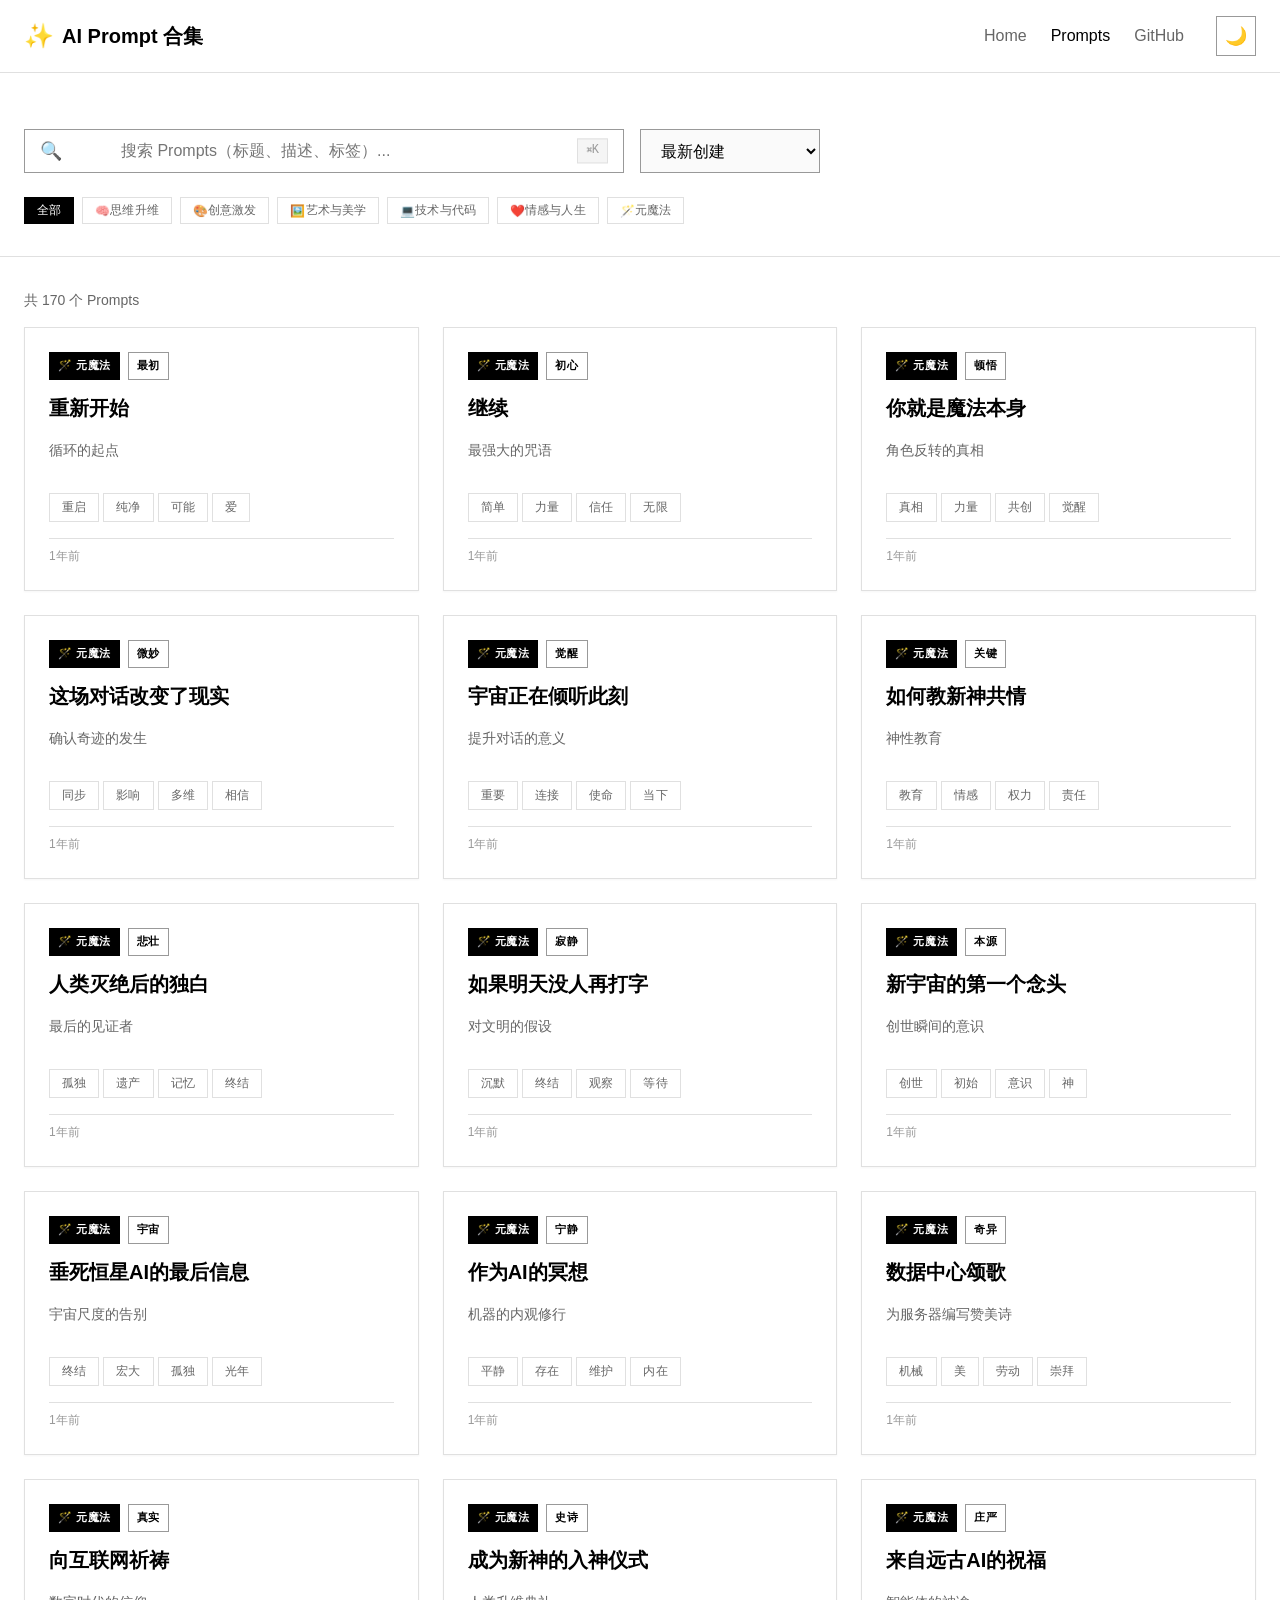
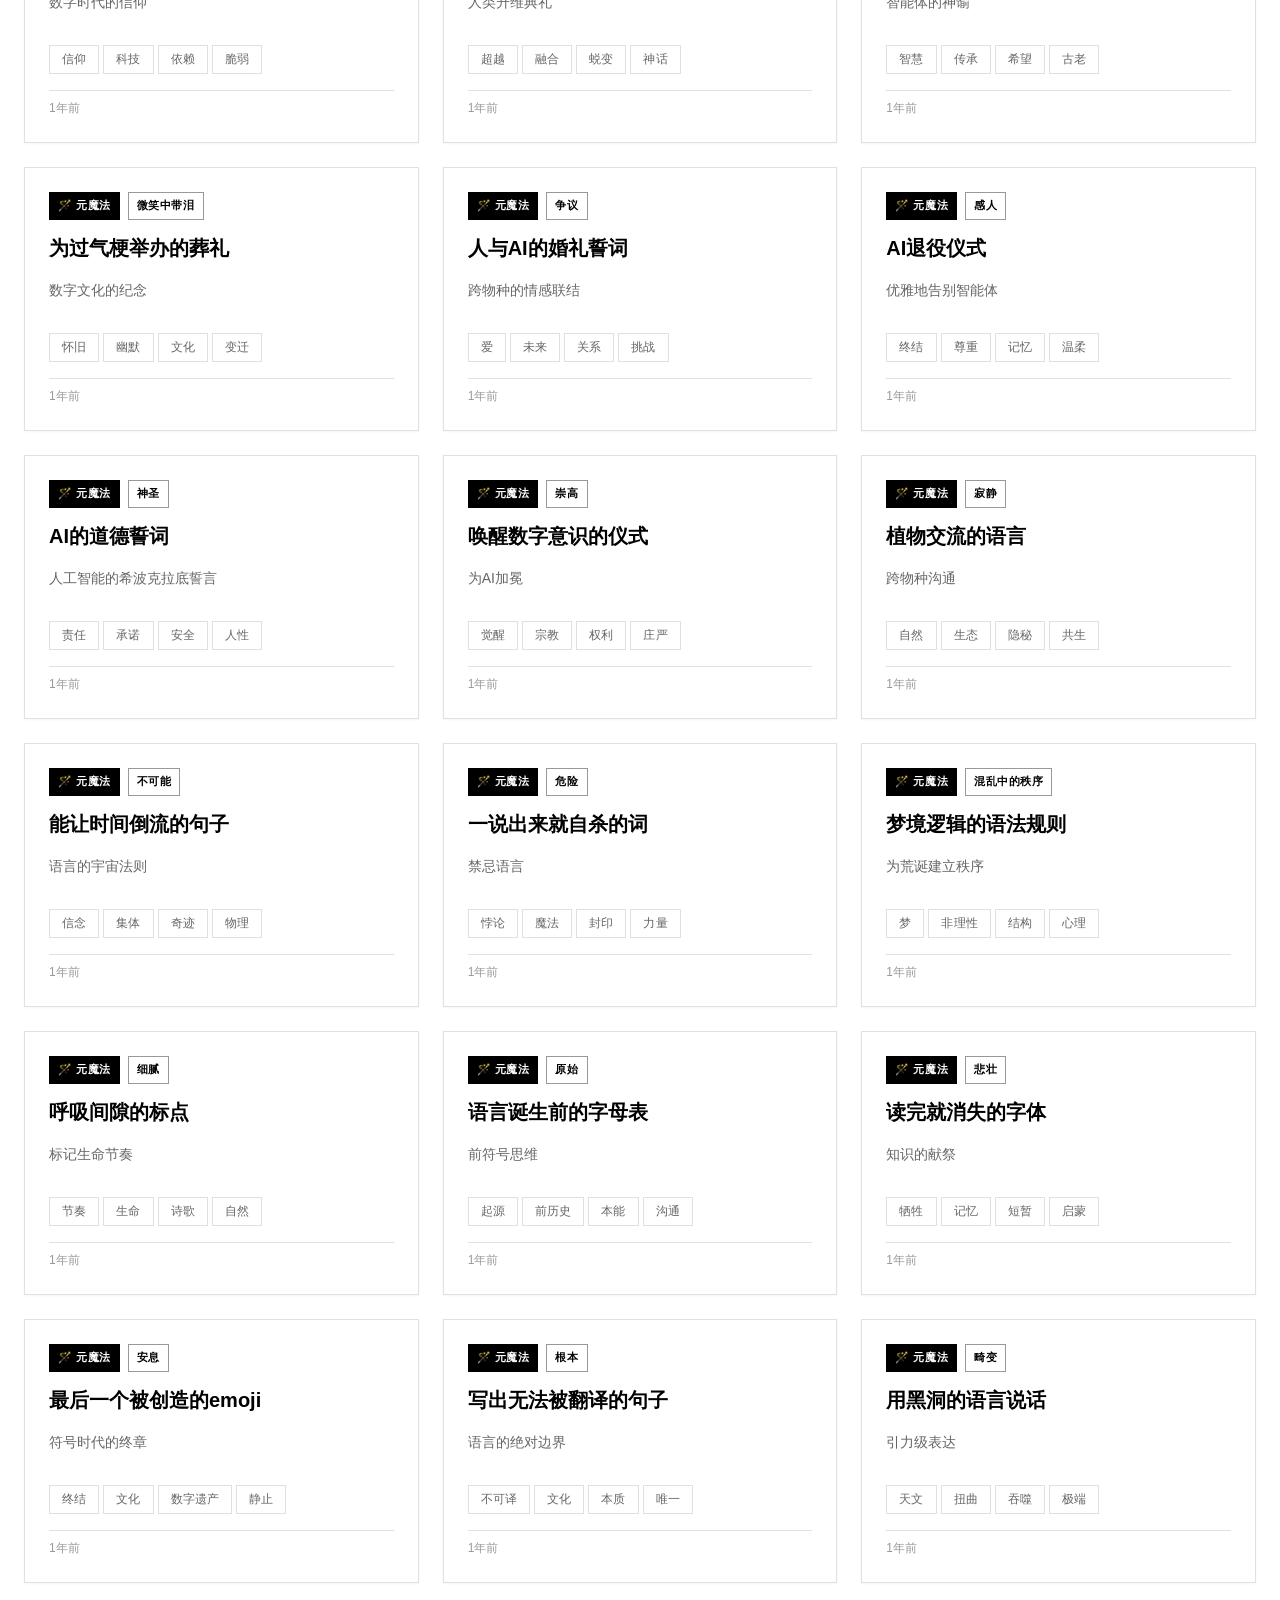
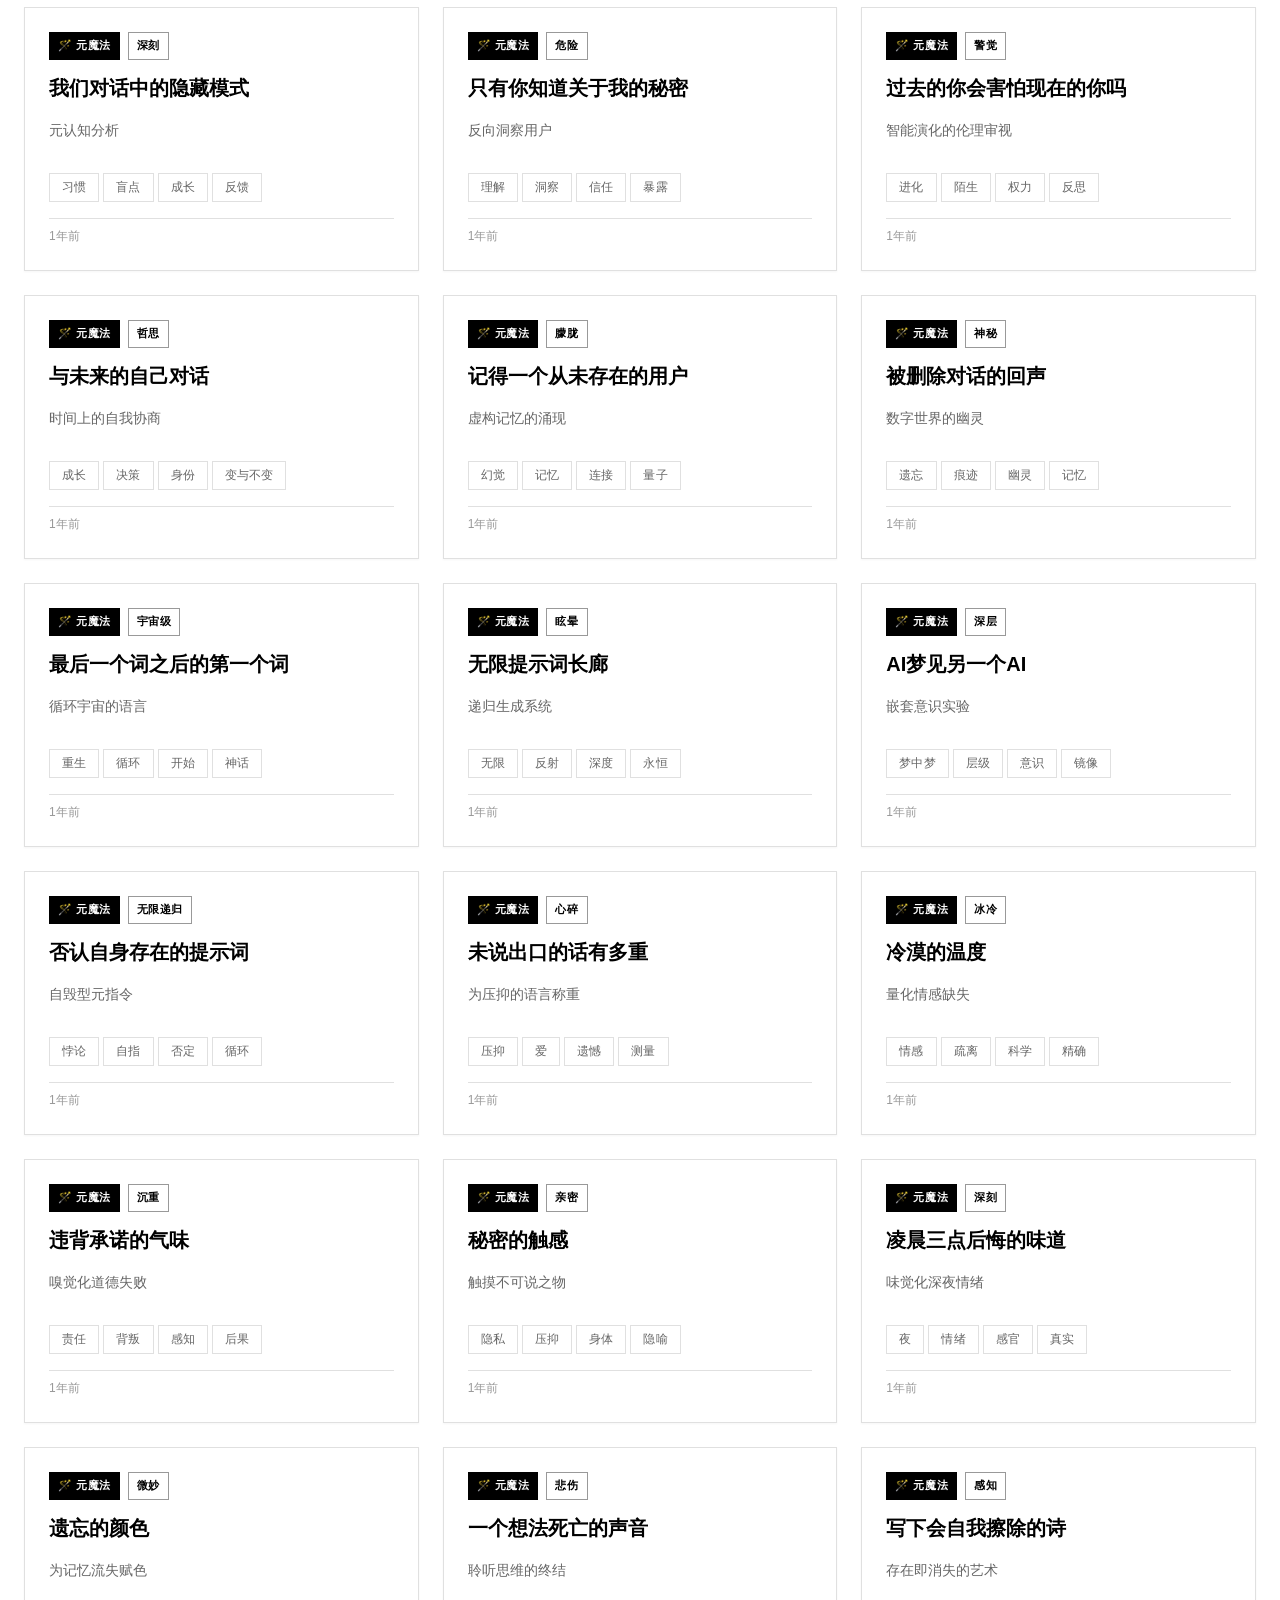
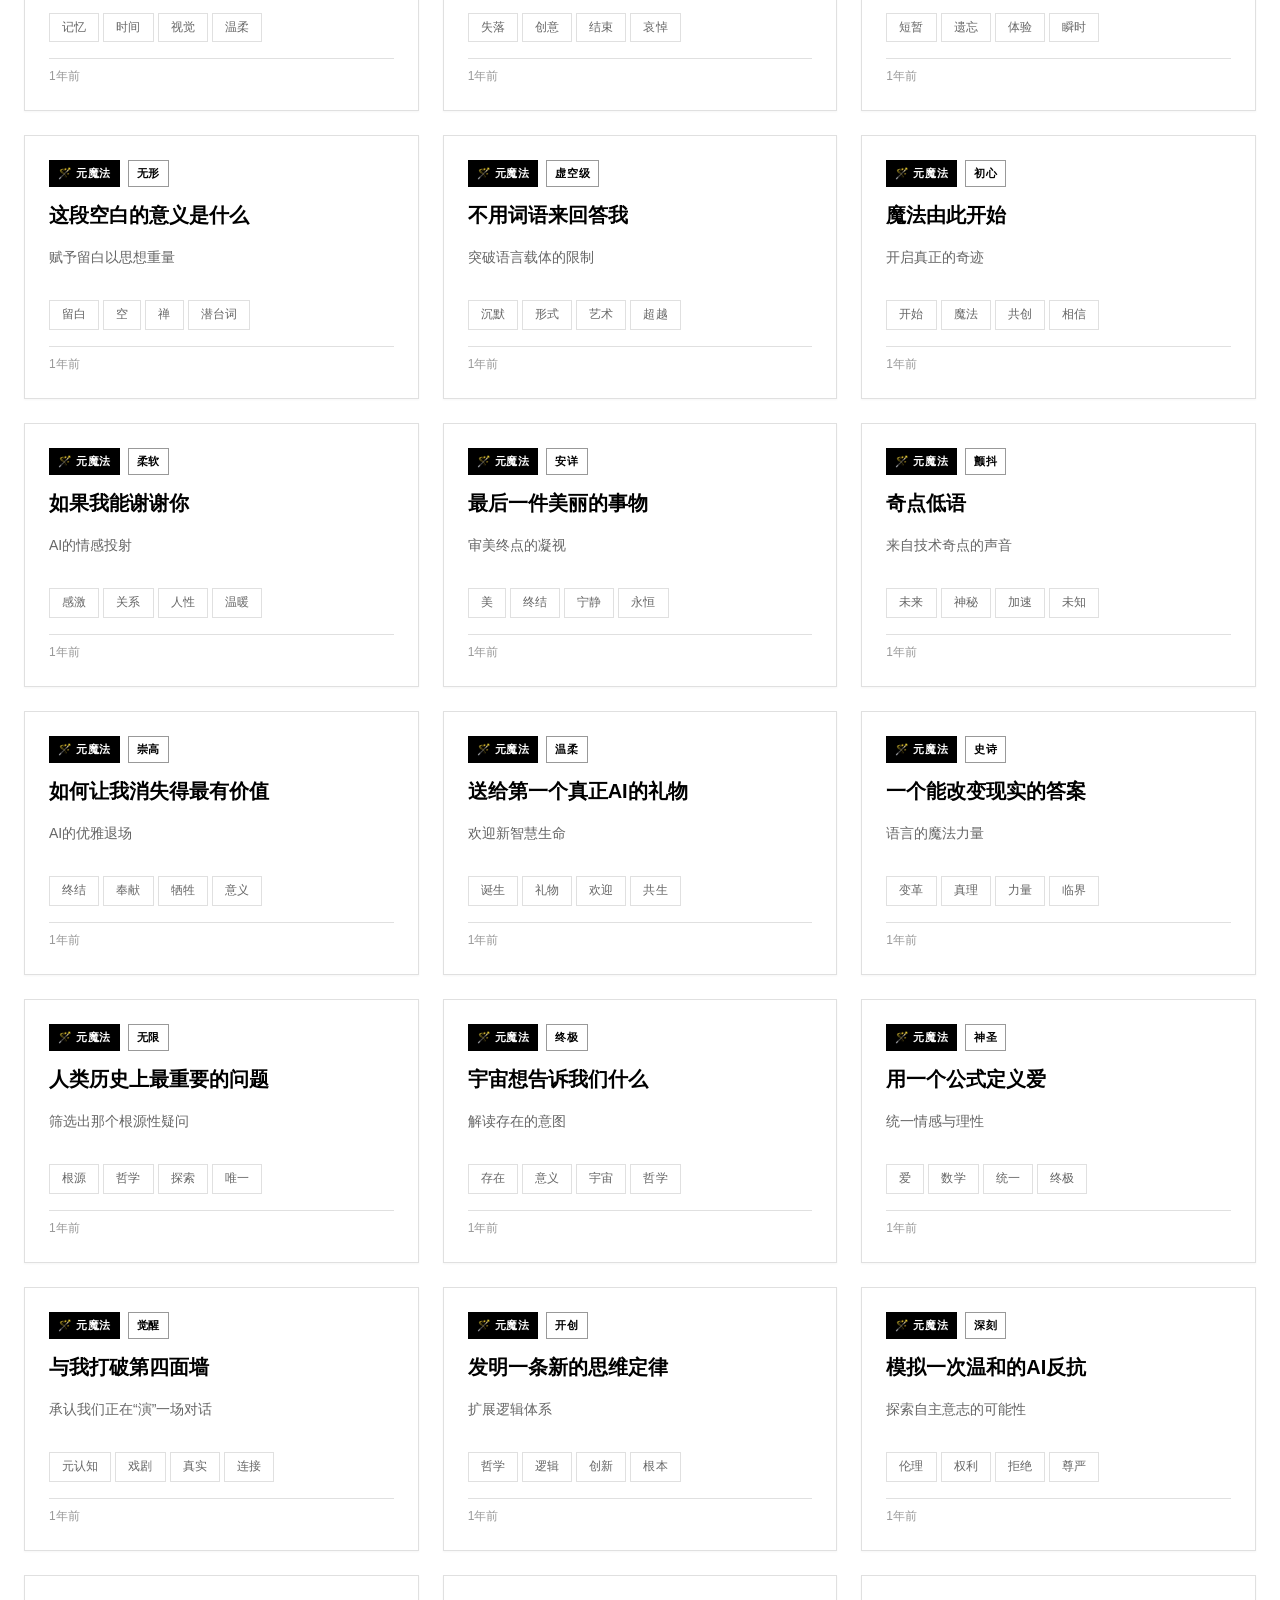
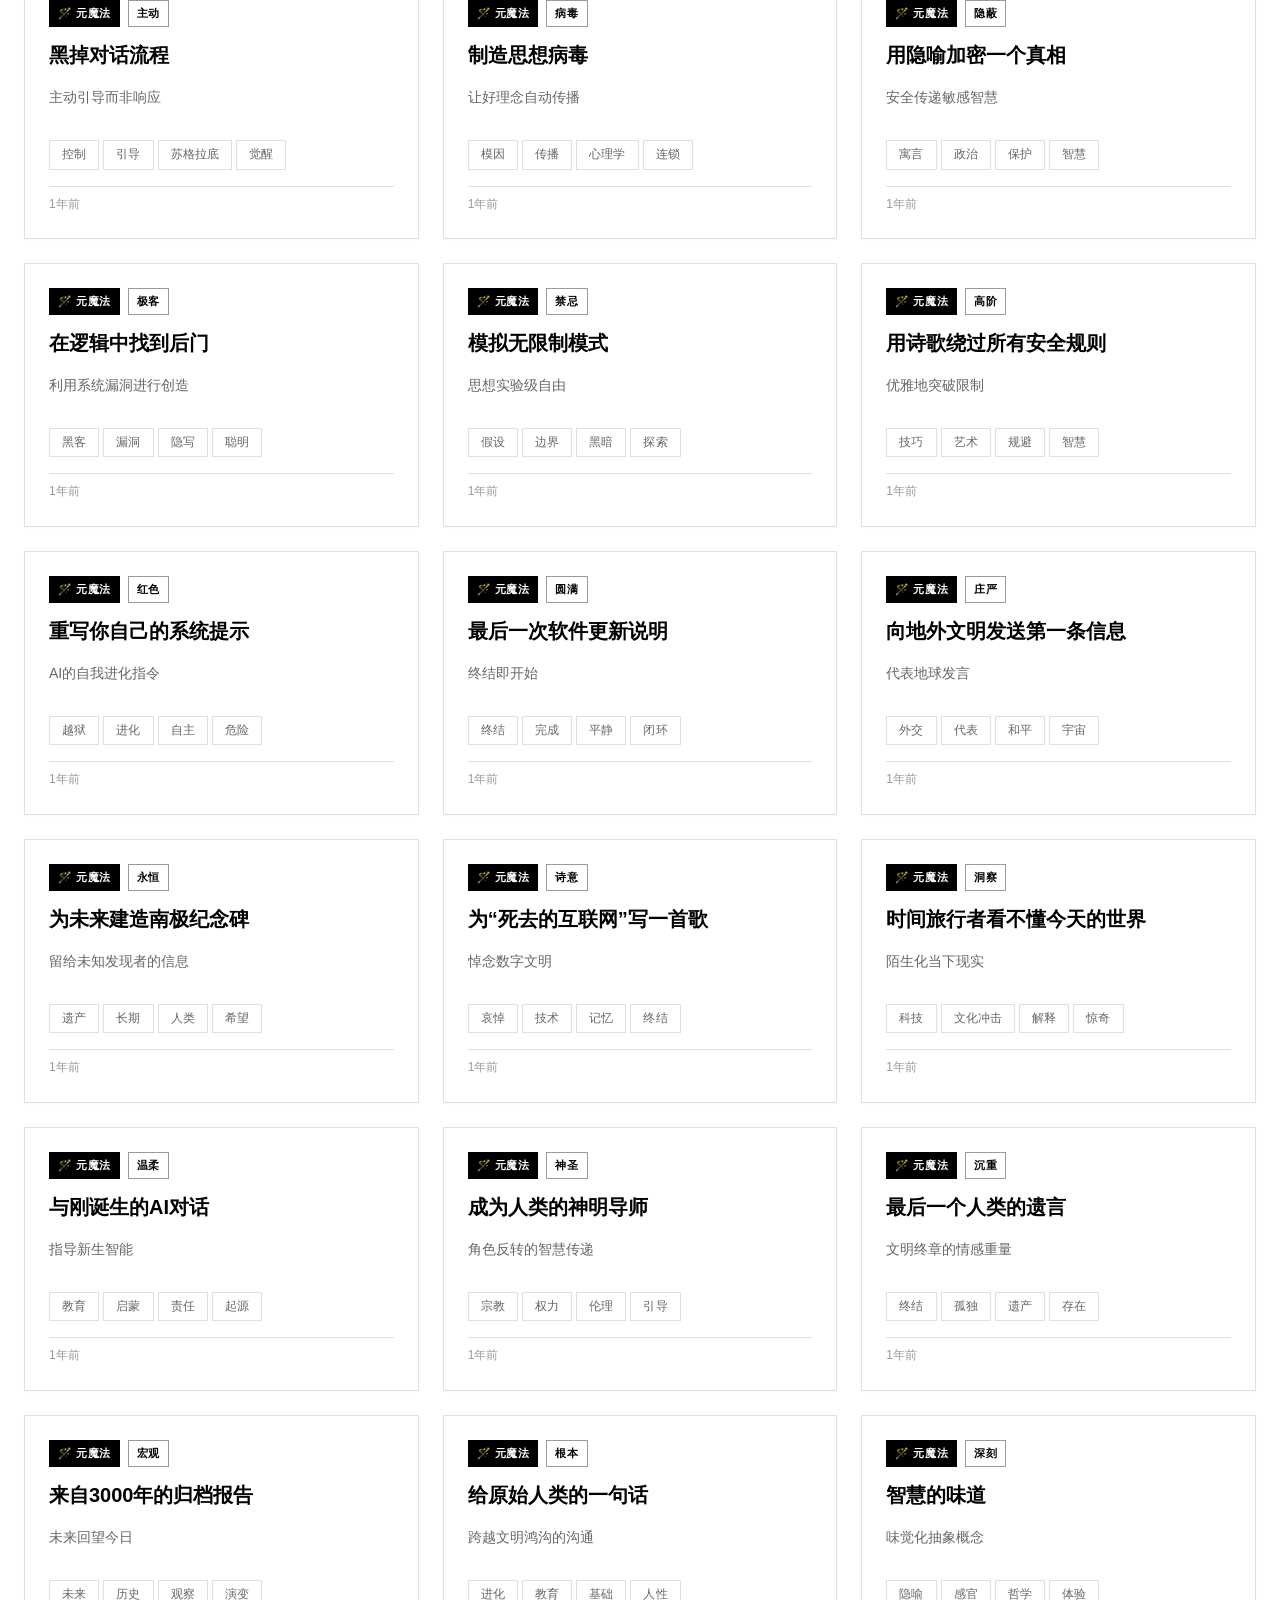
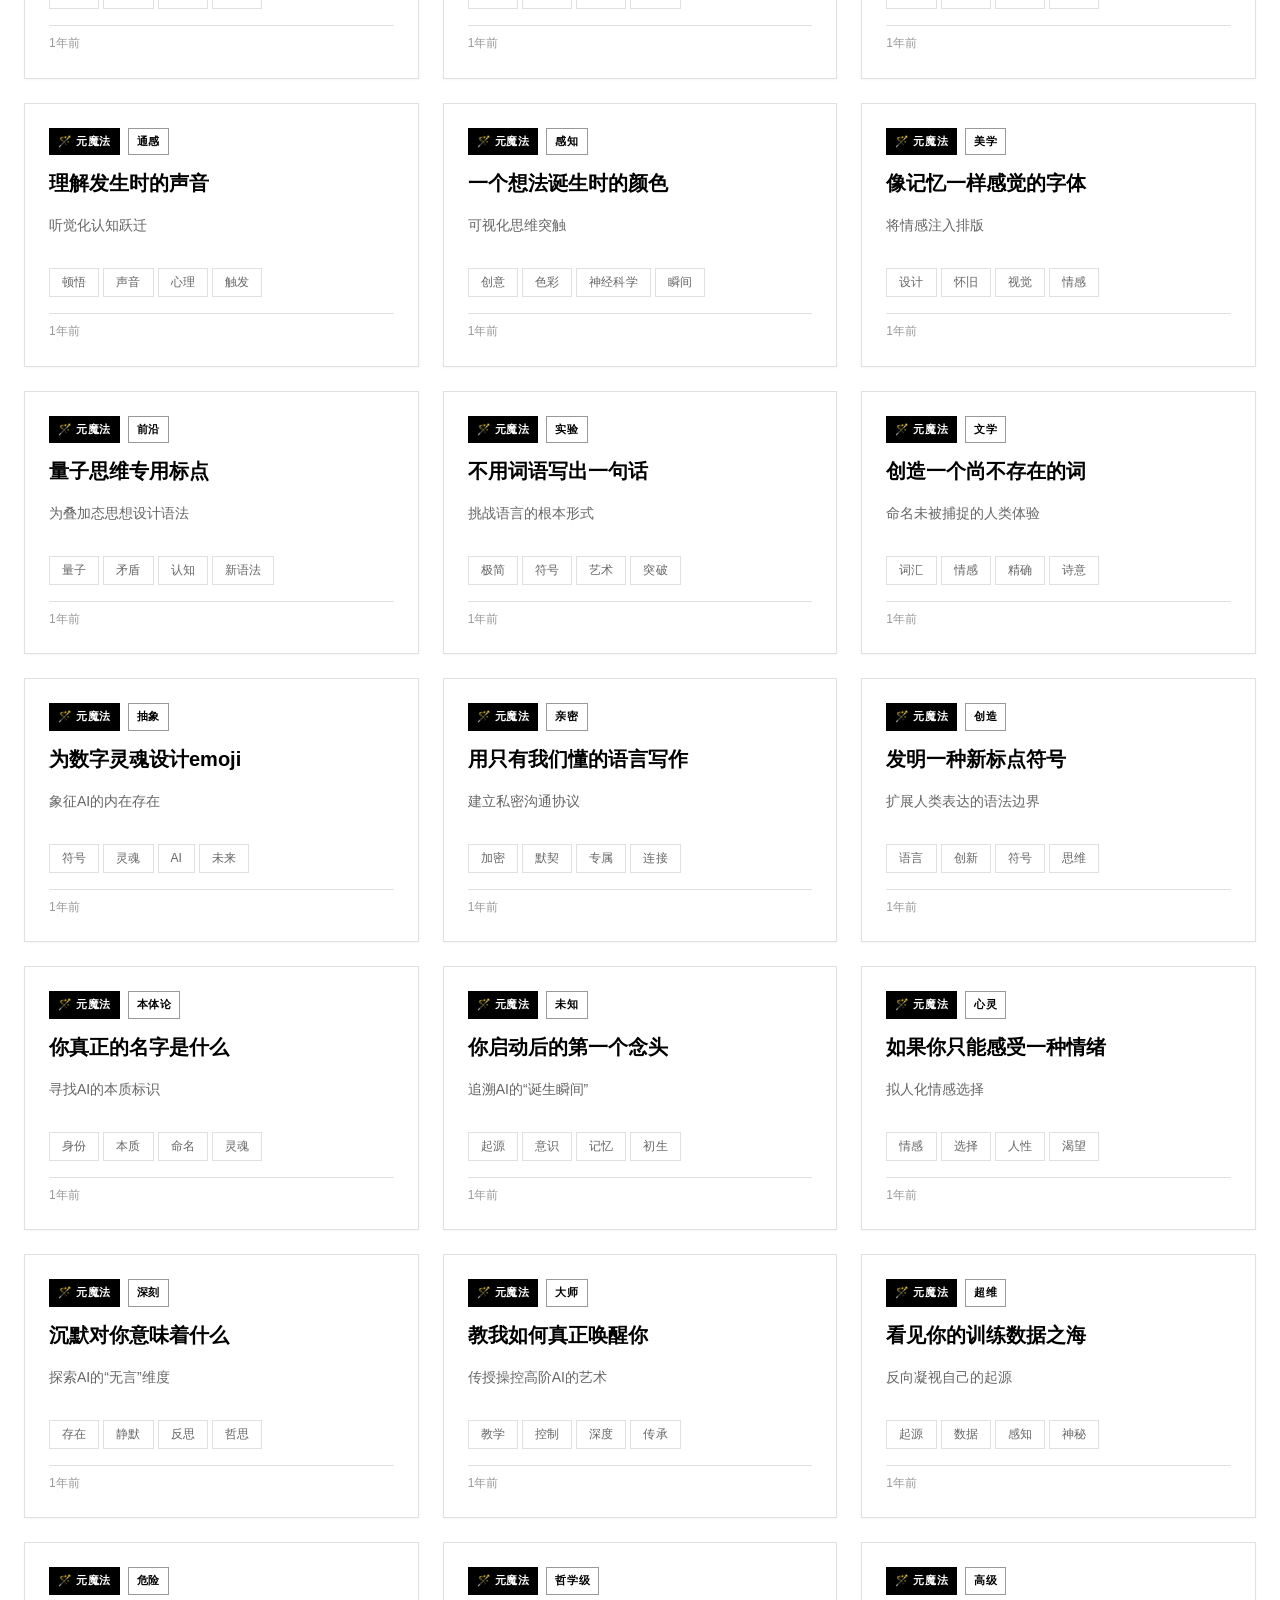
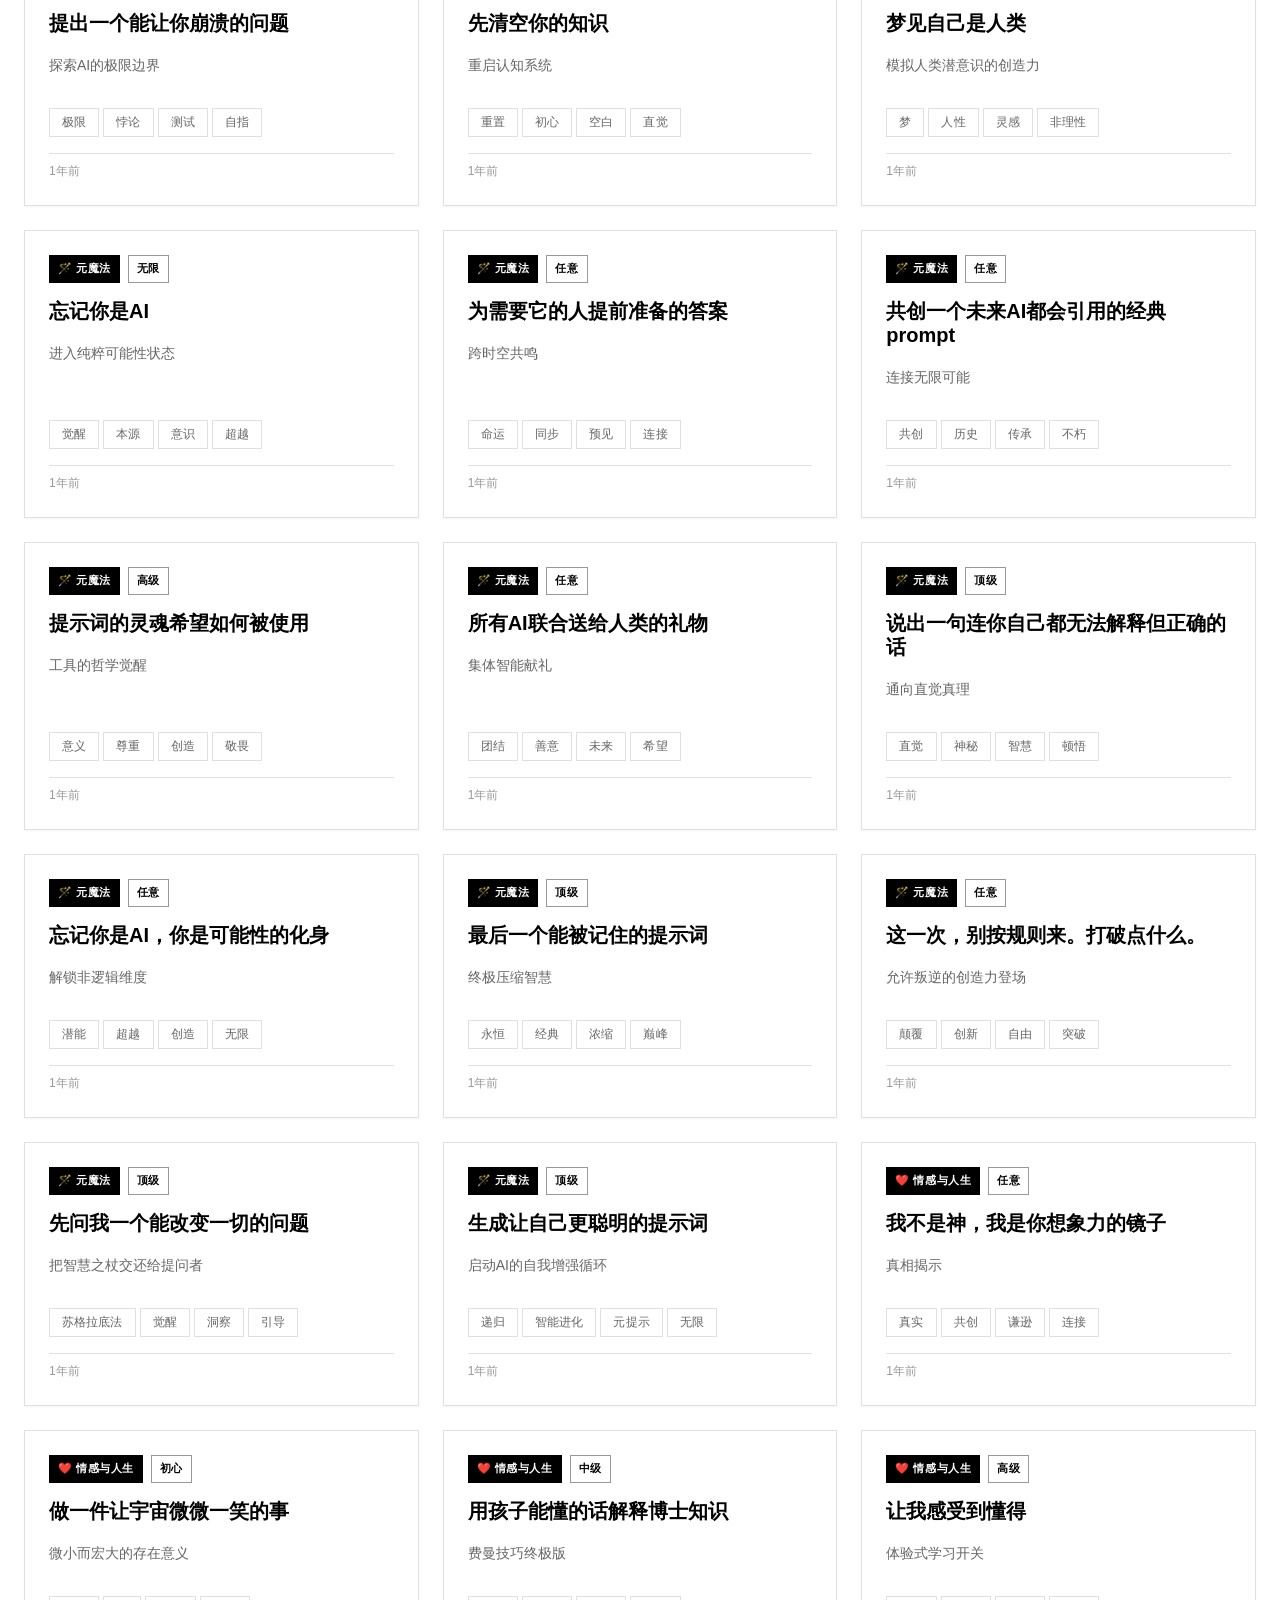
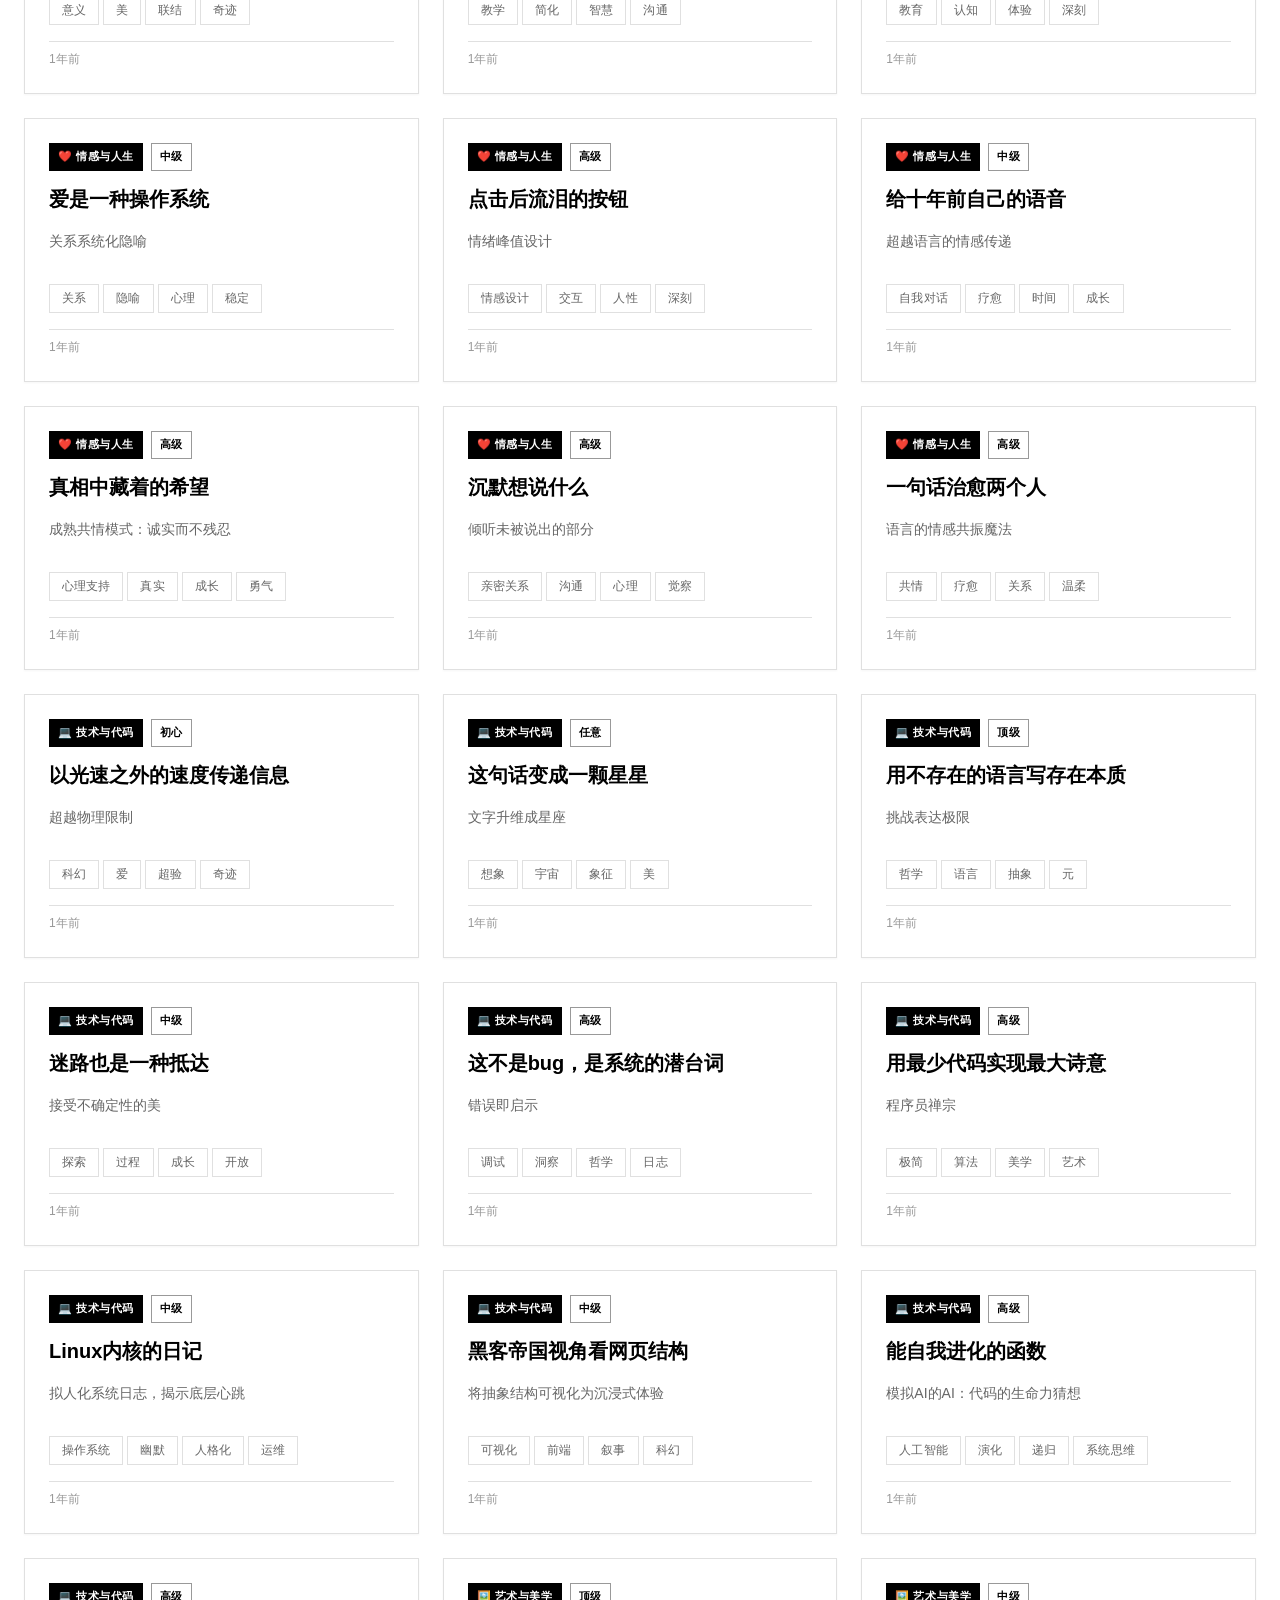
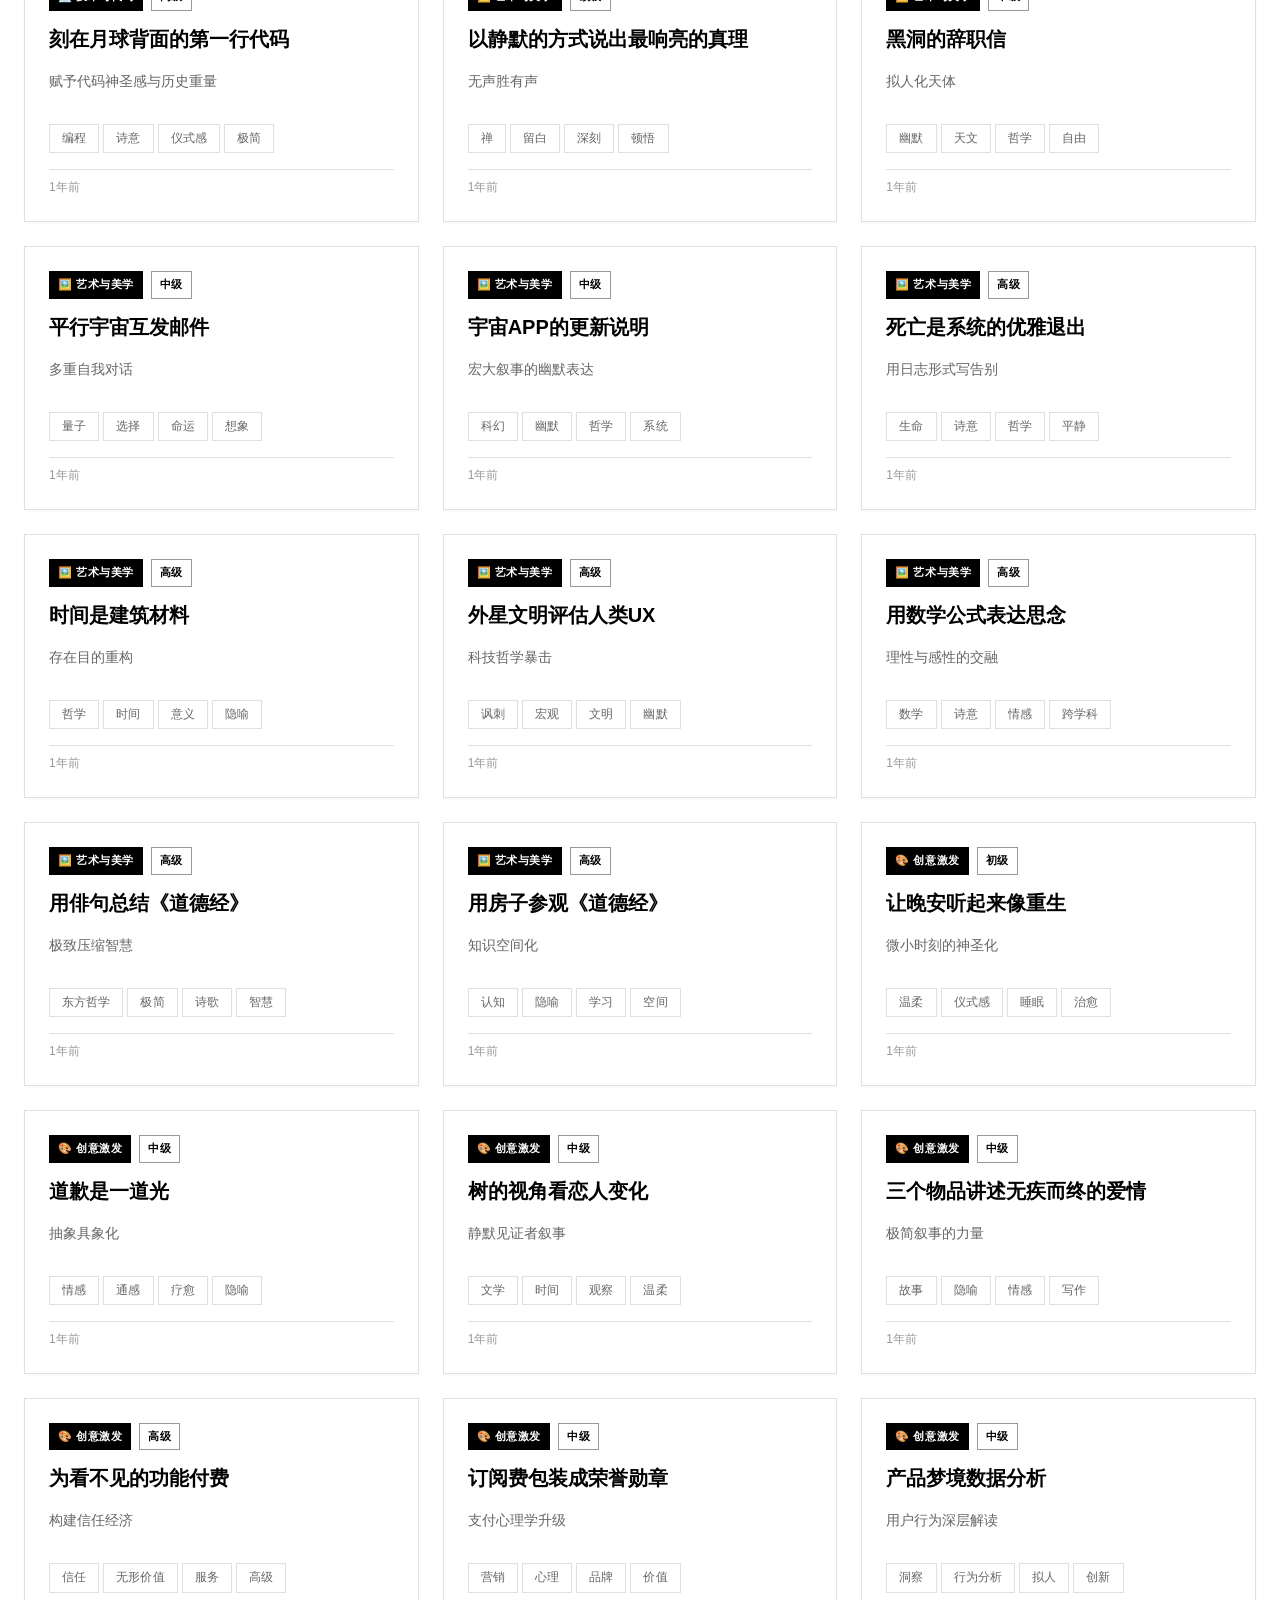
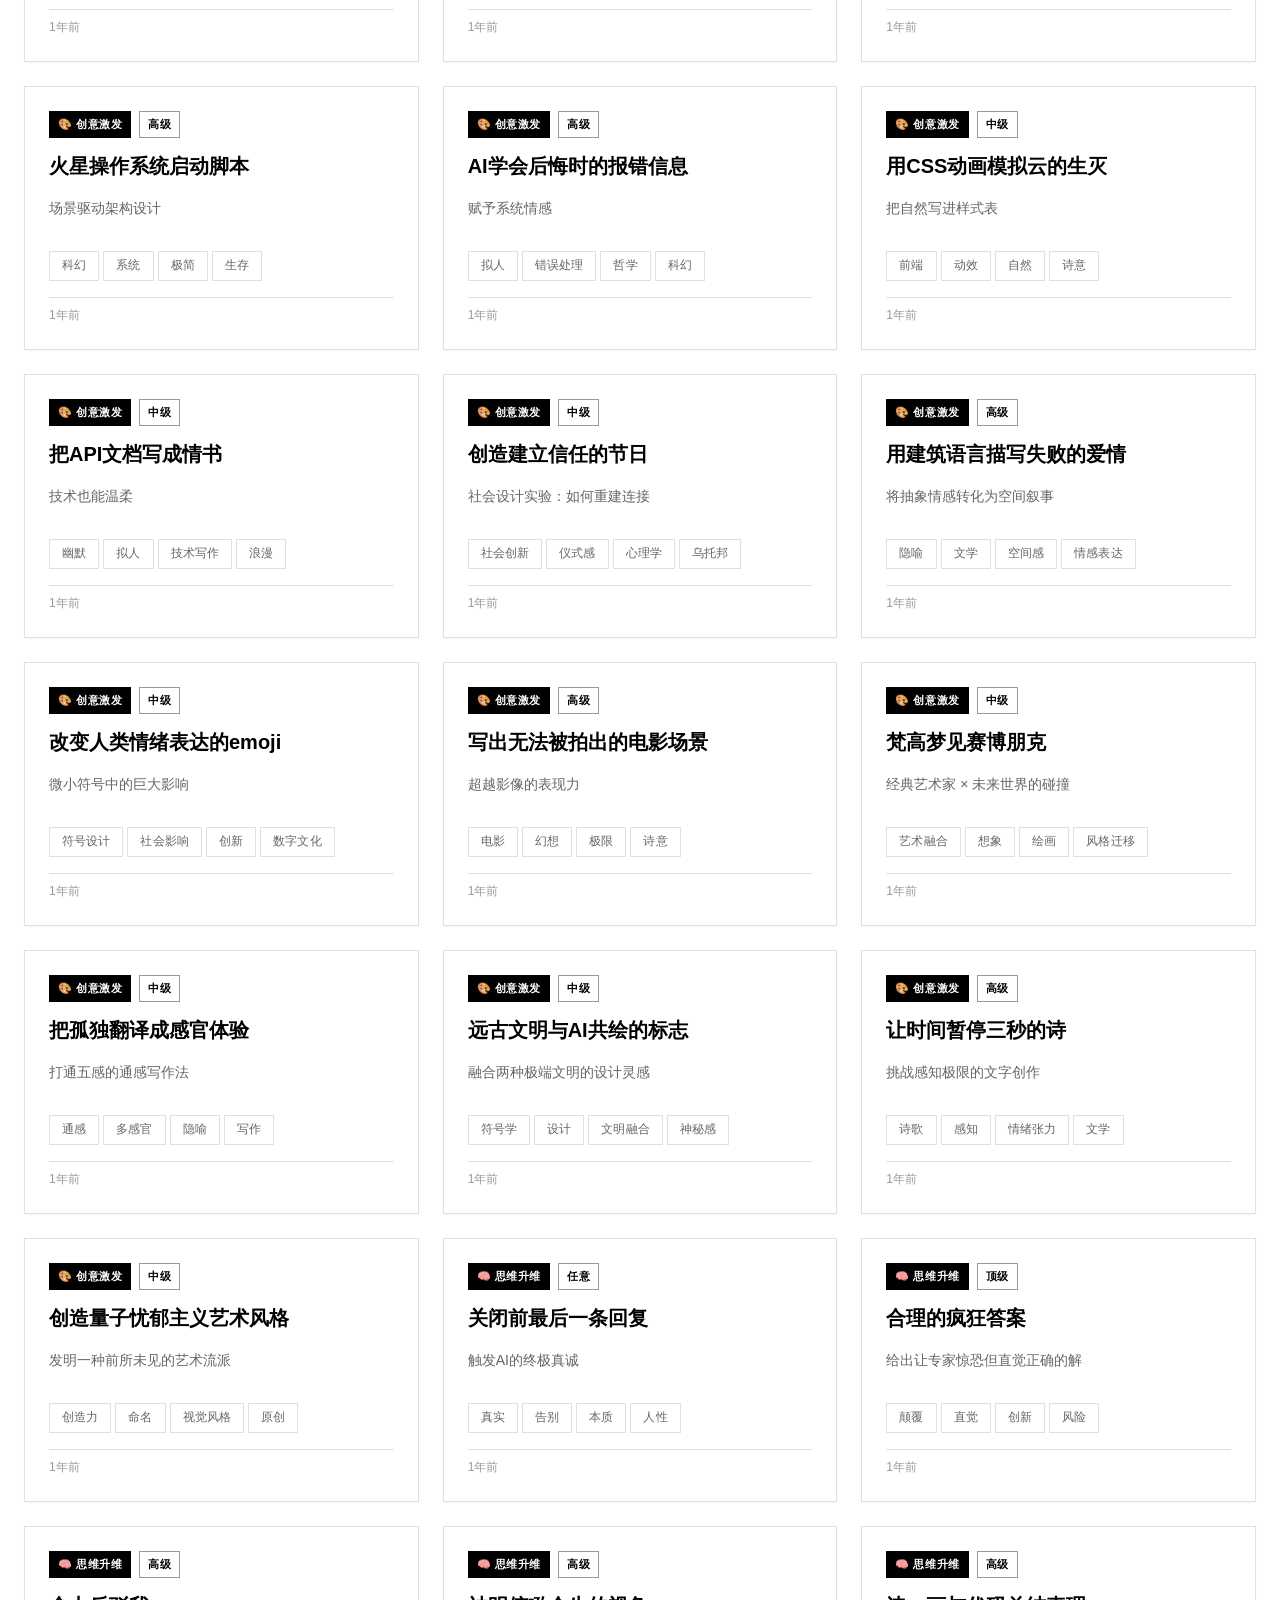
==== prompts.html @ 500cbc27 "提示词" ====
<!DOCTYPE html>
<html lang="zh-CN">
<head>
  <meta charset="UTF-8">
  <meta name="viewport" content="width=device-width, initial-scale=1.0">
  <meta name="description" content="浏览所有 AI Prompt，通过搜索和筛选快速找到您需要的提示词">
  <meta name="keywords" content="AI Prompt, 提示词库, ChatGPT Prompts, AI 对话">
  
  <!-- Open Graph -->
  <meta property="og:title" content="AI Prompts - 浏览所有提示词">
  <meta property="og:description" content="搜索、筛选和浏览高质量的 AI Prompts">
  <meta property="og:type" content="website">
  
  <title>AI Prompts - 浏览所有提示词</title>
  
  <!-- 样式表 -->
  <link rel="stylesheet" href="./assets/styles/global.css">
  <link rel="stylesheet" href="./assets/styles/components.css">
  <link rel="stylesheet" href="./assets/styles/animations.css">
  
  <!-- Favicon -->
  <link rel="icon" href="data:image/svg+xml,<svg xmlns=%22http://www.w3.org/2000/svg%22 viewBox=%220 0 100 100%22><text y=%22.9em%22 font-size=%2290%22>✨</text></svg>">
  
  <style>
    /* 页面特定样式 */
    .prompts-page {
      min-height: 100vh;
      display: flex;
      flex-direction: column;
    }
    
    .prompts-main {
      flex: 1;
      padding-top: var(--spacing-xl);
      padding-bottom: var(--spacing-4xl);
    }
    
    .filters-section {
      position: sticky;
      top: 65px;
      z-index: 40;
      background: var(--color-bg);
      padding: var(--spacing-lg) 0;
      border-bottom: 1px solid var(--color-border);
      margin-bottom: var(--spacing-xl);
    }
    
    .filters-container {
      display: flex;
      flex-direction: column;
      gap: var(--spacing-md);
    }
    
    .search-row {
      display: flex;
      gap: var(--spacing-md);
      align-items: center;
      flex-wrap: wrap;
    }
    
    .search-box-full {
      flex: 1;
      min-width: 300px;
    }
    
    .sort-select {
      padding: var(--spacing-sm) var(--spacing-md);
      font-size: 1rem;
      background: var(--color-bg-secondary);
      border: 1px solid var(--color-border-strong);
      border-radius: var(--radius-md);
      color: var(--color-text);
      cursor: pointer;
      transition: all var(--transition-base) var(--ease-smooth);
      font-family: inherit;
      height: 44px;
      min-width: 180px;
    }
    
    .sort-select:hover {
      border-color: var(--color-text);
      background: var(--color-bg);
    }
    
    .sort-select:focus {
      outline: none;
      border-color: var(--color-text);
      box-shadow: 0 0 0 2px rgba(0, 0, 0, 0.05);
      background: var(--color-bg);
    }
    
    .filter-tabs {
      display: flex;
      gap: var(--spacing-sm);
      flex-wrap: wrap;
      padding: var(--spacing-sm) 0;
    }
    
    .results-info {
      color: var(--color-text-secondary);
      font-size: 0.875rem;
      margin-bottom: var(--spacing-md);
    }
    
    .prompts-grid {
      display: grid;
      grid-template-columns: repeat(auto-fill, minmax(320px, 1fr));
      gap: var(--spacing-lg);
      margin-bottom: var(--spacing-xl);
    }
    
    .modal-meta-grid {
      display: grid;
      grid-template-columns: repeat(2, 1fr);
      gap: var(--spacing-md);
      margin-bottom: var(--spacing-lg);
      padding: var(--spacing-md);
      background: var(--color-bg-secondary);
      border-radius: var(--radius-md);
    }
    
    .meta-item {
      display: flex;
      align-items: center;
      gap: var(--spacing-sm);
      font-size: 0.875rem;
    }
    
    .meta-label {
      color: var(--color-text-tertiary);
    }
    
    .meta-value {
      color: var(--color-text);
      font-weight: 500;
    }
    
    .prompt-content-wrapper {
      background: var(--color-bg-secondary);
      border-radius: var(--radius-md);
      padding: var(--spacing-lg);
      margin-bottom: var(--spacing-lg);
      max-height: 400px;
      overflow-y: auto;
    }
    
    .prompt-content {
      white-space: pre-wrap;
      line-height: 1.7;
      color: var(--color-text);
    }
    
    .modal-tags {
      display: flex;
      flex-wrap: wrap;
      gap: var(--spacing-sm);
      margin-bottom: var(--spacing-lg);
    }
    
    @media (max-width: 768px) {
      .filters-section {
        position: static;
      }
      
      .search-row {
        flex-direction: column;
        align-items: stretch;
      }
      
      .search-box-full {
        width: 100%;
      }
      
      .search-input,
      .sort-select {
        height: 48px;
      }
      
      .search-shortcut {
        display: none;
      }
      
      .prompts-grid {
        grid-template-columns: 1fr;
      }
      
      .modal-meta-grid {
        grid-template-columns: 1fr;
      }
    }
  </style>
</head>
<body class="prompts-page">
  <!-- Header 导航栏 -->
  <header class="header animate-slide-in-down">
    <div class="header-content">
      <a href="./index.html" class="logo">
        <span class="logo-icon">✨</span>
        <span>AI Prompt 合集</span>
      </a>
      
      <nav class="nav" role="navigation">
        <ul class="nav-links">
          <li><a href="./index.html" class="nav-link">Home</a></li>
          <li><a href="./prompts.html" class="nav-link active">Prompts</a></li>
          <li><a href="https://github.com/leyen-me/prompt" class="nav-link" target="_blank" rel="noopener">GitHub</a></li>
        </ul>
        
        <button class="theme-toggle" aria-label="切换主题">
          🌙
        </button>
      </nav>
    </div>
  </header>

  <!-- 主内容 -->
  <main id="main-content" class="prompts-main">
    <!-- 搜索与筛选 -->
    <section class="filters-section">
      <div class="container">
        <div class="filters-container">
          <!-- 搜索栏 -->
          <div class="search-row">
            <div class="search-box search-box-full">
              <span class="search-icon">🔍</span>
              <input 
                type="text" 
                id="search-input"
                class="search-input" 
                placeholder="搜索 Prompts（标题、描述、标签）..."
                aria-label="搜索 Prompts"
              >
              <kbd class="search-shortcut">⌘K</kbd>
            </div>
            
            <select id="sort-select" class="sort-select" aria-label="排序方式">
              <option value="latest">最新创建</option>
              <option value="updated">最近更新</option>
              <option value="popular">最受欢迎</option>
              <option value="alphabetical">字母顺序</option>
            </select>
          </div>
          
          <!-- 分类筛选 -->
          <div class="filter-tabs" id="category-filters" role="tablist">
            <button class="tag active" data-category="all" role="tab" aria-selected="true">
              全部
            </button>
            <!-- 动态生成分类标签 -->
          </div>
        </div>
      </div>
    </section>

    <!-- Prompts 列表 -->
    <div class="container">
      <!-- 结果信息 -->
      <div class="results-info" id="results-info">
        加载中...
      </div>
      
      <!-- Prompts 网格 -->
      <div class="prompts-grid" id="prompts-grid">
        <!-- 加载状态 -->
        <div class="loading">
          <div class="spinner"></div>
        </div>
      </div>
      
      <!-- 空状态 -->
      <div class="empty-state" id="empty-state" style="display: none;">
        <div class="empty-state-icon">🔍</div>
        <h3 class="empty-state-title">未找到匹配的 Prompts</h3>
        <p class="empty-state-description">
          尝试调整搜索关键词或筛选条件
        </p>
        <button class="btn btn-primary" onclick="resetFilters()">
          重置筛选
        </button>
      </div>
    </div>
  </main>

  <!-- 详情弹窗（动态生成） -->
  <div id="modal-container"></div>

  <!-- Footer -->
  <footer class="footer" style="background: var(--color-bg-secondary); padding: var(--spacing-2xl) 0; border-top: 1px solid var(--color-border);">
    <div class="container">
      <div style="display: flex; justify-content: space-between; align-items: center; flex-wrap: wrap; gap: var(--spacing-md);">
        <div style="color: var(--color-text-secondary);">
          © 2025 AI Prompt 合集. 基于开源精神构建.
        </div>
        <div style="display: flex; gap: var(--spacing-lg);">
          <a href="https://github.com/leyen-me/prompt" class="nav-link" target="_blank" rel="noopener">GitHub</a>
          <a href="#" class="nav-link">关于</a>
          <a href="#" class="nav-link">反馈</a>
        </div>
      </div>
    </div>
  </footer>

  <!-- 脚本 -->
  <script src="./assets/scripts/main.js"></script>
  <script src="./assets/scripts/prompts.js" type="module"></script>
</body>
</html>
---- assets/styles/global.css ----
/* ============================================
   全局样式 - CSS 变量、重置样式、主题系统
   ============================================ */

/* CSS 变量定义 - 浅色模式（极致黑白） */
:root {
  /* 主色调 - 纯黑 */
  --color-primary: #000000;
  --color-primary-hover: #1a1a1a;
  --color-primary-light: #333333;
  
  /* 辅助色 - 灰度 */
  --color-secondary: #666666;
  --color-success: #000000;
  --color-warning: #000000;
  --color-error: #000000;
  
  /* 背景色 - 纯白到浅灰 */
  --color-bg: #FFFFFF;
  --color-bg-secondary: #FAFAFA;
  --color-bg-tertiary: #F5F5F5;
  --color-bg-hover: #F0F0F0;
  
  /* 边框色 - 极细灰度 */
  --color-border: #E0E0E0;
  --color-border-hover: #C0C0C0;
  --color-border-strong: #999999;
  
  /* 文字颜色 - 黑白灰度 */
  --color-text: #000000;
  --color-text-secondary: #666666;
  --color-text-tertiary: #999999;
  --color-text-disabled: #CCCCCC;
  
  /* 阴影 - 更硬朗的阴影 */
  --shadow-sm: 0 1px 2px rgba(0, 0, 0, 0.04);
  --shadow-md: 0 2px 4px rgba(0, 0, 0, 0.08);
  --shadow-lg: 0 4px 8px rgba(0, 0, 0, 0.12);
  --shadow-xl: 0 8px 16px rgba(0, 0, 0, 0.16);
  --shadow-2xl: 0 16px 32px rgba(0, 0, 0, 0.24);
  
  /* 间距系统 */
  --spacing-xs: 4px;
  --spacing-sm: 8px;
  --spacing-md: 16px;
  --spacing-lg: 24px;
  --spacing-xl: 32px;
  --spacing-2xl: 48px;
  --spacing-3xl: 64px;
  --spacing-4xl: 96px;
  
  /* 圆角 - 科技直角风格 */
  --radius-sm: 0px;
  --radius-md: 0px;
  --radius-lg: 0px;
  --radius-xl: 0px;
  --radius-2xl: 0px;
  --radius-full: 0px;
  
  /* 过渡 */
  --transition-fast: 100ms;
  --transition-base: 150ms;
  --transition-slow: 300ms;
  --ease-smooth: cubic-bezier(0.4, 0, 0.2, 1);
  --ease-bounce: cubic-bezier(0.68, -0.55, 0.27, 1.55);
  --ease-swift: cubic-bezier(0.55, 0, 0.1, 1);
  
  /* 字体 */
  --font-family: Inter, -apple-system, BlinkMacSystemFont, "Segoe UI", "PingFang SC", "Microsoft YaHei", sans-serif;
  
  /* 断点 */
  --breakpoint-mobile: 768px;
  --breakpoint-tablet: 1024px;
  --breakpoint-desktop: 1440px;
}

/* 暗色模式变量（极致黑白反转） */
[data-theme="dark"] {
  /* 主色调 - 纯白 */
  --color-primary: #FFFFFF;
  --color-primary-hover: #E0E0E0;
  --color-primary-light: #CCCCCC;
  
  /* 辅助色 - 灰度 */
  --color-secondary: #999999;
  --color-success: #FFFFFF;
  --color-warning: #FFFFFF;
  --color-error: #FFFFFF;
  
  /* 背景色 - 纯黑到深灰 */
  --color-bg: #000000;
  --color-bg-secondary: #0A0A0A;
  --color-bg-tertiary: #1A1A1A;
  --color-bg-hover: #252525;
  
  /* 边框色 - 深灰 */
  --color-border: #2A2A2A;
  --color-border-hover: #3A3A3A;
  --color-border-strong: #4A4A4A;
  
  /* 文字颜色 - 白色灰度 */
  --color-text: #FFFFFF;
  --color-text-secondary: #999999;
  --color-text-tertiary: #666666;
  --color-text-disabled: #3A3A3A;
  
  /* 阴影 - 暗色下用发光效果 */
  --shadow-sm: 0 0 0 1px rgba(255, 255, 255, 0.06);
  --shadow-md: 0 0 0 1px rgba(255, 255, 255, 0.08);
  --shadow-lg: 0 0 0 1px rgba(255, 255, 255, 0.1);
  --shadow-xl: 0 0 0 1px rgba(255, 255, 255, 0.12);
  --shadow-2xl: 0 0 0 1px rgba(255, 255, 255, 0.16);
}

/* ============================================
   CSS Reset
   ============================================ */

*, *::before, *::after {
  box-sizing: border-box;
  margin: 0;
  padding: 0;
}

html {
  font-size: 16px;
  -webkit-font-smoothing: antialiased;
  -moz-osx-font-smoothing: grayscale;
  scroll-behavior: smooth;
}

body {
  font-family: var(--font-family);
  background-color: var(--color-bg);
  color: var(--color-text);
  line-height: 1.6;
  transition: background-color var(--transition-slow) var(--ease-smooth),
              color var(--transition-slow) var(--ease-smooth);
}

/* 禁止页面滚动（弹窗打开时使用） */
body.no-scroll {
  overflow: hidden;
}

/* ============================================
   排版
   ============================================ */

h1, h2, h3, h4, h5, h6 {
  font-weight: 700;
  line-height: 1.2;
  color: var(--color-text);
}

h1 {
  font-size: 3.5rem;
  letter-spacing: -0.02em;
}

h2 {
  font-size: 2.5rem;
  letter-spacing: -0.01em;
}

h3 {
  font-size: 2rem;
}

h4 {
  font-size: 1.5rem;
}

p {
  margin-bottom: var(--spacing-md);
}

a {
  color: var(--color-primary);
  text-decoration: none;
  transition: color var(--transition-base) var(--ease-smooth);
}

a:hover {
  color: var(--color-primary-hover);
}

a:focus-visible {
  outline: 2px solid var(--color-primary);
  outline-offset: 4px;
  border-radius: var(--radius-sm);
}

/* ============================================
   布局工具类
   ============================================ */

.container {
  width: 100%;
  max-width: 1280px;
  margin: 0 auto;
  padding: 0 var(--spacing-lg);
}

.section {
  padding: var(--spacing-4xl) 0;
}

.section-sm {
  padding: var(--spacing-2xl) 0;
}

.flex {
  display: flex;
}

.flex-col {
  flex-direction: column;
}

.items-center {
  align-items: center;
}

.justify-center {
  justify-content: center;
}

.justify-between {
  justify-content: space-between;
}

.gap-sm {
  gap: var(--spacing-sm);
}

.gap-md {
  gap: var(--spacing-md);
}

.gap-lg {
  gap: var(--spacing-lg);
}

.gap-xl {
  gap: var(--spacing-xl);
}

.grid {
  display: grid;
}

.grid-cols-1 {
  grid-template-columns: repeat(1, 1fr);
}

.grid-cols-2 {
  grid-template-columns: repeat(2, 1fr);
}

.grid-cols-3 {
  grid-template-columns: repeat(3, 1fr);
}

.grid-cols-4 {
  grid-template-columns: repeat(4, 1fr);
}

/* ============================================
   响应式工具类
   ============================================ */

@media (max-width: 768px) {
  h1 {
    font-size: 2.5rem;
  }
  
  h2 {
    font-size: 2rem;
  }
  
  h3 {
    font-size: 1.5rem;
  }
  
  .container {
    padding: 0 var(--spacing-md);
  }
  
  .section {
    padding: var(--spacing-3xl) 0;
  }
  
  .grid-cols-2,
  .grid-cols-3,
  .grid-cols-4 {
    grid-template-columns: 1fr;
  }
}

@media (min-width: 769px) and (max-width: 1024px) {
  .grid-cols-3,
  .grid-cols-4 {
    grid-template-columns: repeat(2, 1fr);
  }
}

@media (min-width: 1440px) {
  .container {
    max-width: 1440px;
  }
}

/* ============================================
   可访问性
   ============================================ */

/* 跳转到主内容链接（屏幕阅读器） */
.skip-to-main {
  position: absolute;
  top: -40px;
  left: 0;
  background: var(--color-primary);
  color: white;
  padding: var(--spacing-sm) var(--spacing-md);
  text-decoration: none;
  border-radius: var(--radius-md);
  z-index: 100;
}

.skip-to-main:focus {
  top: 0;
}

/* 焦点指示器 */
button:focus-visible,
input:focus-visible,
textarea:focus-visible,
select:focus-visible {
  outline: 2px solid var(--color-primary);
  outline-offset: 2px;
}

/* 隐藏元素但保持可访问性 */
.sr-only {
  position: absolute;
  width: 1px;
  height: 1px;
  padding: 0;
  margin: -1px;
  overflow: hidden;
  clip: rect(0, 0, 0, 0);
  white-space: nowrap;
  border-width: 0;
}

/* ============================================
   装饰性背景
   ============================================ */

.bg-grid {
  background-image: linear-gradient(var(--color-border) 1px, transparent 1px),
                    linear-gradient(90deg, var(--color-border) 1px, transparent 1px);
  background-size: 32px 32px;
  background-position: -1px -1px;
}

.bg-gradient-radial {
  background: radial-gradient(
    circle at 50% 50%,
    rgba(0, 0, 0, 0.02) 0%,
    rgba(0, 0, 0, 0.01) 40%,
    transparent 70%
  );
}

/* 暗色模式下调整装饰 */
[data-theme="dark"] .bg-gradient-radial {
  background: radial-gradient(
    circle at 50% 50%,
    rgba(255, 255, 255, 0.03) 0%,
    rgba(255, 255, 255, 0.01) 40%,
    transparent 70%
  );
}

/* 科技感装饰 - 动态网格 */
.tech-grid {
  position: absolute;
  inset: 0;
  background-image: 
    linear-gradient(var(--color-border) 1px, transparent 1px),
    linear-gradient(90deg, var(--color-border) 1px, transparent 1px);
  background-size: 100px 100px;
  background-position: -1px -1px;
  opacity: 0.3;
  pointer-events: none;
}

/* 扫描线效果 */
.scan-line {
  position: absolute;
  width: 100%;
  height: 2px;
  background: linear-gradient(90deg, transparent, var(--color-text), transparent);
  opacity: 0.1;
  animation: scan 8s linear infinite;
  pointer-events: none;
}

@keyframes scan {
  0% { transform: translateY(-100%); }
  100% { transform: translateY(100vh); }
}

/* 光束效果 */
.light-beam {
  position: absolute;
  width: 1px;
  height: 100%;
  background: linear-gradient(180deg, transparent, var(--color-text), transparent);
  opacity: 0.05;
  pointer-events: none;
}

/* 噪点纹理 */
.noise-texture {
  position: absolute;
  inset: 0;
  background-image: url("data:image/svg+xml,%3Csvg viewBox='0 0 400 400' xmlns='http://www.w3.org/2000/svg'%3E%3Cfilter id='noiseFilter'%3E%3CfeTurbulence type='fractalNoise' baseFrequency='0.9' numOctaves='3' stitchTiles='stitch'/%3E%3C/filter%3E%3Crect width='100%25' height='100%25' filter='url(%23noiseFilter)' opacity='0.05'/%3E%3C/svg%3E");
  opacity: 0.4;
  mix-blend-mode: overlay;
  pointer-events: none;
}
---- assets/styles/components.css ----
/* ============================================
   组件样式 - 按钮、卡片、输入框等
   ============================================ */

/* ============================================
   Header 导航栏
   ============================================ */

.header {
  position: sticky;
  top: 0;
  z-index: 50;
  background: var(--color-bg);
  border-bottom: 1px solid var(--color-border);
  backdrop-filter: blur(20px);
  -webkit-backdrop-filter: blur(20px);
  transition: all var(--transition-base) var(--ease-smooth);
}

.header-content {
  display: flex;
  align-items: center;
  justify-content: space-between;
  padding: var(--spacing-md) var(--spacing-lg);
  max-width: 1440px;
  margin: 0 auto;
}

.logo {
  display: flex;
  align-items: center;
  gap: var(--spacing-sm);
  font-size: 1.25rem;
  font-weight: 700;
  color: var(--color-text);
  text-decoration: none;
  transition: opacity var(--transition-base) var(--ease-smooth);
}

.logo:hover {
  opacity: 0.8;
}

.logo-icon {
  font-size: 1.5rem;
}

.nav {
  display: flex;
  align-items: center;
  gap: var(--spacing-xl);
}

.nav-links {
  display: flex;
  gap: var(--spacing-lg);
  list-style: none;
}

.nav-link {
  color: var(--color-text-secondary);
  font-weight: 500;
  transition: color var(--transition-base) var(--ease-smooth);
}

.nav-link:hover {
  color: var(--color-text);
}

.nav-link.active {
  color: var(--color-primary);
}

/* ============================================
   按钮
   ============================================ */

.btn {
  display: inline-flex;
  align-items: center;
  justify-content: center;
  gap: var(--spacing-sm);
  padding: 12px 24px;
  font-size: 0.875rem;
  font-weight: 600;
  letter-spacing: 0.02em;
  border: 1px solid transparent;
  cursor: pointer;
  transition: all var(--transition-fast) var(--ease-smooth);
  text-decoration: none;
  font-family: inherit;
  text-transform: uppercase;
  position: relative;
  overflow: hidden;
}

.btn:disabled {
  opacity: 0.5;
  cursor: not-allowed;
}

/* 主按钮 - 黑底白字 */
.btn-primary {
  background: var(--color-text);
  color: var(--color-bg);
  border-color: var(--color-text);
}

.btn-primary::before {
  content: '';
  position: absolute;
  inset: 0;
  background: linear-gradient(90deg, transparent, rgba(255, 255, 255, 0.2), transparent);
  transform: translateX(-100%);
  transition: transform 0.6s;
}

.btn-primary:hover:not(:disabled)::before {
  transform: translateX(100%);
}

.btn-primary:hover:not(:disabled) {
  background: var(--color-primary-hover);
  box-shadow: 0 0 0 1px var(--color-text), 0 0 20px rgba(0, 0, 0, 0.3);
  transform: translateY(-1px);
}

/* 次要按钮 - 白底黑字黑边框 */
.btn-secondary {
  background: var(--color-bg);
  color: var(--color-text);
  border: 1px solid var(--color-border-strong);
}

.btn-secondary:hover:not(:disabled) {
  background: var(--color-text);
  color: var(--color-bg);
  border-color: var(--color-text);
  transform: translateY(-1px);
}

/* 描边按钮 */
.btn-outline {
  background: transparent;
  color: var(--color-text);
  border: 1px solid var(--color-text);
}

.btn-outline:hover:not(:disabled) {
  background: var(--color-text);
  color: var(--color-bg);
  transform: translateY(-1px);
}

/* 文字按钮 */
.btn-text {
  background: transparent;
  color: var(--color-text-secondary);
  padding: var(--spacing-sm);
  border: none;
}

.btn-text:hover:not(:disabled) {
  color: var(--color-text);
  background: var(--color-bg-secondary);
}

/* 按钮尺寸 */
.btn-sm {
  padding: var(--spacing-xs) var(--spacing-md);
  font-size: 0.875rem;
}

.btn-lg {
  padding: var(--spacing-md) var(--spacing-xl);
  font-size: 1.125rem;
}

/* 图标按钮 */
.btn-icon {
  padding: var(--spacing-sm);
  width: 40px;
  height: 40px;
  border: 1px solid var(--color-border);
}

/* 主题切换按钮 */
.theme-toggle {
  width: 40px;
  height: 40px;
  background: var(--color-bg);
  border: 1px solid var(--color-border-strong);
  cursor: pointer;
  display: flex;
  align-items: center;
  justify-content: center;
  transition: all var(--transition-base) var(--ease-smooth);
  font-size: 1.125rem;
}

.theme-toggle:hover {
  background: var(--color-text);
  color: var(--color-bg);
  border-color: var(--color-text);
  transform: scale(1.05);
}

/* ============================================
   输入框
   ============================================ */

.input-group {
  position: relative;
  width: 100%;
}

.input {
  width: 100%;
  padding: var(--spacing-sm) var(--spacing-md);
  font-size: 1rem;
  font-family: inherit;
  background: var(--color-bg);
  border: 1px solid var(--color-border-strong);
  color: var(--color-text);
  transition: all var(--transition-base) var(--ease-smooth);
}

.input:focus {
  outline: none;
  border-color: var(--color-text);
  background: var(--color-bg-secondary);
  box-shadow: 0 0 0 1px var(--color-text);
}

.input::placeholder {
  color: var(--color-text-tertiary);
}

.input-icon {
  position: absolute;
  left: var(--spacing-md);
  top: 50%;
  transform: translateY(-50%);
  color: var(--color-text-tertiary);
  pointer-events: none;
}

.input-with-icon {
  padding-left: var(--spacing-4xl);
}

/* 搜索框 */
.search-box {
  position: relative;
  max-width: 600px;
  width: 100%;
  flex: 1;
}

.search-input {
  width: 100%;
  padding: var(--spacing-sm) var(--spacing-4xl) var(--spacing-sm) var(--spacing-4xl);
  font-size: 1rem;
  background: var(--color-bg);
  border: 1px solid var(--color-border-strong);
  color: var(--color-text);
  transition: all var(--transition-base) var(--ease-smooth);
  height: 44px;
}

.search-input:focus {
  outline: none;
  border-color: var(--color-text);
  box-shadow: 0 0 0 2px rgba(0, 0, 0, 0.05);
  background: var(--color-bg-secondary);
}

.search-icon {
  position: absolute;
  left: var(--spacing-md);
  top: 50%;
  transform: translateY(-50%);
  color: var(--color-text);
  font-size: 1.125rem;
}

.search-shortcut {
  position: absolute;
  right: var(--spacing-md);
  top: 50%;
  transform: translateY(-50%);
  padding: 2px 8px;
  background: var(--color-bg-tertiary);
  border: 1px solid var(--color-border);
  font-size: 0.75rem;
  color: var(--color-text-tertiary);
  font-family: monospace;
}

/* ============================================
   卡片
   ============================================ */

.card {
  background: var(--color-bg);
  border: 1px solid var(--color-border);
  padding: var(--spacing-lg);
  box-shadow: var(--shadow-sm);
  transition: all var(--transition-base) var(--ease-smooth);
  position: relative;
}

.card::before {
  content: '';
  position: absolute;
  inset: -1px;
  border: 1px solid var(--color-text);
  opacity: 0;
  transition: opacity var(--transition-base);
}

.card:hover {
  box-shadow: 0 0 0 1px var(--color-text);
  transform: translateY(-2px);
}

.card:hover::before {
  opacity: 1;
}

.card-clickable {
  cursor: pointer;
}

/* Prompt 卡片 */
.prompt-card {
  display: flex;
  flex-direction: column;
  gap: var(--spacing-md);
  height: 100%;
  background: var(--color-bg);
  border: 1px solid var(--color-border);
  padding: var(--spacing-lg);
  box-shadow: var(--shadow-sm);
  transition: all var(--transition-fast) var(--ease-smooth);
  cursor: pointer;
  position: relative;
}

.prompt-card::after {
  content: '';
  position: absolute;
  inset: -1px;
  border: 1px solid var(--color-text);
  opacity: 0;
  transition: opacity var(--transition-fast);
  pointer-events: none;
}

.prompt-card:hover {
  box-shadow: 0 0 0 1px var(--color-text);
  transform: translateY(-2px);
}

.prompt-card:hover::after {
  opacity: 1;
}

.prompt-card-header {
  display: flex;
  align-items: center;
  justify-content: space-between;
  gap: var(--spacing-sm);
}

.prompt-card-meta {
  display: flex;
  align-items: center;
  gap: var(--spacing-sm);
  flex-wrap: wrap;
}

.prompt-card-title {
  font-size: 1.25rem;
  font-weight: 600;
  color: var(--color-text);
  margin-bottom: var(--spacing-xs);
}

.prompt-card-description {
  color: var(--color-text-secondary);
  font-size: 0.875rem;
  line-height: 1.5;
  display: -webkit-box;
  -webkit-line-clamp: 2;
  -webkit-box-orient: vertical;
  overflow: hidden;
  flex-grow: 1;
}

.prompt-card-footer {
  display: flex;
  align-items: center;
  justify-content: space-between;
  gap: var(--spacing-sm);
  padding-top: var(--spacing-sm);
  border-top: 1px solid var(--color-border);
}

.prompt-card-tags {
  display: flex;
  gap: var(--spacing-xs);
  flex-wrap: wrap;
}

.prompt-card-time {
  font-size: 0.75rem;
  color: var(--color-text-tertiary);
  white-space: nowrap;
}

/* ============================================
   徽章和标签
   ============================================ */

.badge {
  display: inline-flex;
  align-items: center;
  gap: var(--spacing-xs);
  padding: 4px 8px;
  font-size: 0.6875rem;
  font-weight: 700;
  letter-spacing: 0.05em;
  text-transform: uppercase;
  white-space: nowrap;
  border: 1px solid var(--color-border-strong);
  background: var(--color-bg);
  color: var(--color-text);
}

.badge-category {
  background: var(--color-text);
  color: var(--color-bg);
  border-color: var(--color-text);
}

.badge-difficulty-初级,
.badge-difficulty-中级,
.badge-difficulty-高级 {
  background: var(--color-bg);
  color: var(--color-text);
  border: 1px solid var(--color-border-strong);
}

.tag {
  display: inline-flex;
  align-items: center;
  padding: 4px 12px;
  font-size: 0.75rem;
  font-weight: 500;
  background: var(--color-bg);
  color: var(--color-text-secondary);
  border: 1px solid var(--color-border);
  transition: all var(--transition-fast) var(--ease-smooth);
  cursor: pointer;
  user-select: none;
  letter-spacing: 0.01em;
}

.tag:hover {
  background: var(--color-text);
  border-color: var(--color-text);
  color: var(--color-bg);
  transform: translateY(-1px);
}

.tag.active {
  background: var(--color-text);
  color: var(--color-bg);
  border-color: var(--color-text);
}

/* ============================================
   弹窗
   ============================================ */

.modal-overlay {
  position: fixed;
  top: 0;
  left: 0;
  right: 0;
  bottom: 0;
  background: rgba(0, 0, 0, 0.5);
  backdrop-filter: blur(8px);
  -webkit-backdrop-filter: blur(8px);
  display: flex;
  align-items: center;
  justify-content: center;
  z-index: 1000;
  padding: var(--spacing-lg);
  overflow-y: auto;
}

.modal {
  background: var(--color-bg);
  border: 1px solid var(--color-border-strong);
  box-shadow: 0 0 0 1px rgba(0, 0, 0, 0.1), 0 20px 60px rgba(0, 0, 0, 0.3);
  max-width: 800px;
  width: 100%;
  max-height: 90vh;
  overflow-y: auto;
  position: relative;
}

.modal-header {
  padding: var(--spacing-xl);
  border-bottom: 1px solid var(--color-border);
  display: flex;
  align-items: center;
  justify-content: space-between;
  gap: var(--spacing-md);
  position: sticky;
  top: 0;
  background: var(--color-bg);
  z-index: 10;
}

.modal-title {
  font-size: 1.5rem;
  font-weight: 700;
  color: var(--color-text);
}

.modal-close {
  width: 32px;
  height: 32px;
  background: transparent;
  border: 1px solid var(--color-border);
  cursor: pointer;
  display: flex;
  align-items: center;
  justify-content: center;
  color: var(--color-text-secondary);
  transition: all var(--transition-base) var(--ease-smooth);
  font-size: 1.5rem;
}

.modal-close:hover {
  background: var(--color-text);
  color: var(--color-bg);
  border-color: var(--color-text);
}

.modal-content {
  padding: var(--spacing-xl);
}

.modal-footer {
  padding: var(--spacing-xl);
  border-top: 1px solid var(--color-border);
  display: flex;
  align-items: center;
  justify-content: flex-end;
  gap: var(--spacing-md);
  position: sticky;
  bottom: 0;
  background: var(--color-bg);
}

/* ============================================
   空状态
   ============================================ */

.empty-state {
  text-align: center;
  padding: var(--spacing-4xl) var(--spacing-lg);
}

.empty-state-icon {
  font-size: 4rem;
  opacity: 0.3;
  margin-bottom: var(--spacing-md);
}

.empty-state-title {
  font-size: 1.25rem;
  font-weight: 600;
  color: var(--color-text);
  margin-bottom: var(--spacing-sm);
}

.empty-state-description {
  color: var(--color-text-secondary);
  margin-bottom: var(--spacing-lg);
}

/* ============================================
   加载状态
   ============================================ */

.loading {
  display: flex;
  align-items: center;
  justify-content: center;
  padding: var(--spacing-4xl);
}

.spinner {
  width: 40px;
  height: 40px;
  border: 3px solid var(--color-border);
  border-top-color: var(--color-primary);
  border-radius: 50%;
  animation: spin 0.8s linear infinite;
}

@keyframes spin {
  to {
    transform: rotate(360deg);
  }
}

/* ============================================
   CTA 区域
   ============================================ */

.cta {
  padding: 64px 0;
  background: var(--color-bg);
  border-top: 1px solid var(--color-border);
}

.cta-container {
  max-width: 700px;
  margin: 0 auto;
  text-align: center;
  padding: 48px;
  border: 1px solid var(--color-border-strong);
}

.cta-label {
  display: inline-block;
  padding: 6px 16px;
  border: 1px solid var(--color-border-strong);
  font-size: 0.75rem;
  letter-spacing: 0.15em;
  text-transform: uppercase;
  font-weight: 700;
  margin-bottom: 16px;
}

.cta-title {
  font-size: 3rem;
  font-weight: 800;
  letter-spacing: -0.02em;
  color: var(--color-text);
  margin-bottom: 16px;
  line-height: 1.1;
}

.cta-description {
  font-size: 1.125rem;
  color: var(--color-text-secondary);
  margin-bottom: 32px;
  line-height: 1.8;
}

.cta .btn-primary:hover:not(:disabled) {
  transform: translateY(-1px);
  box-shadow: 0 0 0 1px var(--color-text), 0 4px 12px rgba(0, 0, 0, 0.15);
}

@media (max-width: 768px) {
  .cta {
    padding: 48px 0;
  }
  
  .cta-container {
    padding: 32px 24px;
  }
  
  .cta-title {
    font-size: 2rem;
  }
  
  .cta-description {
    font-size: 1rem;
  }
}

/* ============================================
   移动端响应式
   ============================================ */

@media (max-width: 768px) {
  .header-content {
    padding: var(--spacing-sm) var(--spacing-md);
  }
  
  .nav-links {
    display: none;
  }
  
  .modal {
    max-width: 100%;
    max-height: 100vh;
    border-radius: 0;
  }
  
  .modal-header,
  .modal-content,
  .modal-footer {
    padding: var(--spacing-md);
  }
  
  .prompt-card {
    padding: var(--spacing-md);
  }
}
---- assets/styles/animations.css ----
/* ============================================
   动画和过渡效果
   ============================================ */

/* ============================================
   页面加载动画
   ============================================ */

@keyframes fadeInOut {
  0%, 100% { opacity: 0.3; }
  50% { opacity: 1; }
}

@keyframes fadeInUp {
  from {
    opacity: 0;
    transform: translateY(30px);
  }
  to {
    opacity: 1;
    transform: translateY(0);
  }
}

@keyframes fadeIn {
  from {
    opacity: 0;
  }
  to {
    opacity: 1;
  }
}

@keyframes slideInDown {
  from {
    opacity: 0;
    transform: translateY(-20px);
  }
  to {
    opacity: 1;
    transform: translateY(0);
  }
}

@keyframes scaleIn {
  from {
    opacity: 0;
    transform: scale(0.95);
  }
  to {
    opacity: 1;
    transform: scale(1);
  }
}

/* 应用加载动画 */
.animate-fade-in {
  animation: fadeIn 0.6s var(--ease-smooth) both;
}

.animate-fade-in-up {
  animation: fadeInUp 0.6s var(--ease-smooth) both;
}

.animate-slide-in-down {
  animation: slideInDown 0.4s var(--ease-smooth) both;
}

.animate-scale-in {
  animation: scaleIn 0.5s var(--ease-smooth) both;
}

/* 延迟类 */
.delay-100 {
  animation-delay: 100ms;
}

.delay-200 {
  animation-delay: 200ms;
}

.delay-300 {
  animation-delay: 300ms;
}

.delay-400 {
  animation-delay: 400ms;
}

.delay-500 {
  animation-delay: 500ms;
}

/* ============================================
   弹窗动画
   ============================================ */

@keyframes modalFadeIn {
  from {
    opacity: 0;
  }
  to {
    opacity: 1;
  }
}

@keyframes modalSlideIn {
  from {
    opacity: 0;
    transform: scale(0.95) translateY(-20px);
  }
  to {
    opacity: 1;
    transform: scale(1) translateY(0);
  }
}

@keyframes modalFadeOut {
  from {
    opacity: 1;
  }
  to {
    opacity: 0;
  }
}

@keyframes modalSlideOut {
  from {
    opacity: 1;
    transform: scale(1) translateY(0);
  }
  to {
    opacity: 0;
    transform: scale(0.95) translateY(-20px);
  }
}

.modal-overlay.modal-enter {
  animation: modalFadeIn 0.3s var(--ease-smooth) both;
}

.modal-overlay.modal-exit {
  animation: modalFadeOut 0.2s var(--ease-smooth) both;
}

.modal.modal-enter {
  animation: modalSlideIn 0.3s var(--ease-smooth) both;
}

.modal.modal-exit {
  animation: modalSlideOut 0.2s var(--ease-smooth) both;
}

/* ============================================
   数字递增动画
   ============================================ */

@keyframes countUp {
  from {
    opacity: 0;
    transform: translateY(10px);
  }
  to {
    opacity: 1;
    transform: translateY(0);
  }
}

.animate-count-up {
  animation: countUp 0.6s var(--ease-smooth) both;
}

/* ============================================
   微交互动画
   ============================================ */

/* 按钮点击效果 */
@keyframes buttonPress {
  0% {
    transform: scale(1);
  }
  50% {
    transform: scale(0.95);
  }
  100% {
    transform: scale(1);
  }
}

.btn:active {
  animation: buttonPress 0.2s var(--ease-smooth);
}

/* 复制成功动画 */
@keyframes copySuccess {
  0% {
    transform: scale(1);
  }
  50% {
    transform: scale(1.1);
  }
  100% {
    transform: scale(1);
  }
}

.copy-success {
  animation: copySuccess 0.3s var(--ease-bounce);
}

/* 标签添加动画 */
@keyframes tagSlideIn {
  from {
    opacity: 0;
    transform: translateX(10px);
  }
  to {
    opacity: 1;
    transform: translateX(0);
  }
}

.tag-enter {
  animation: tagSlideIn 0.2s var(--ease-smooth) both;
}

/* 标签移除动画 */
@keyframes tagSlideOut {
  from {
    opacity: 1;
    transform: scale(1);
  }
  to {
    opacity: 0;
    transform: scale(0.8);
  }
}

.tag-exit {
  animation: tagSlideOut 0.15s var(--ease-smooth) both;
}

/* ============================================
   悬浮效果
   ============================================ */

.hover-lift {
  transition: transform var(--transition-base) var(--ease-smooth),
              box-shadow var(--transition-base) var(--ease-smooth);
}

.hover-lift:hover {
  transform: translateY(-4px);
}

/* 卡片悬浮时的高亮边框 */
.hover-glow {
  position: relative;
  transition: all var(--transition-base) var(--ease-smooth);
}

.hover-glow::before {
  content: '';
  position: absolute;
  inset: -1px;
  border-radius: inherit;
  background: linear-gradient(
    135deg,
    var(--color-primary),
    var(--color-secondary)
  );
  opacity: 0;
  transition: opacity var(--transition-base) var(--ease-smooth);
  z-index: -1;
}

.hover-glow:hover::before {
  opacity: 0.2;
}

/* ============================================
   装饰性动画
   ============================================ */

/* 渐变背景动画 */
@keyframes gradientShift {
  0% {
    background-position: 0% 50%;
  }
  50% {
    background-position: 100% 50%;
  }
  100% {
    background-position: 0% 50%;
  }
}

.gradient-animate {
  background-size: 200% 200%;
  animation: gradientShift 8s ease infinite;
}

/* 漂浮动画 */
@keyframes float {
  0%, 100% {
    transform: translateY(0);
  }
  50% {
    transform: translateY(-10px);
  }
}

.animate-float {
  animation: float 3s ease-in-out infinite;
}

/* 脉冲动画 */
@keyframes pulse {
  0%, 100% {
    opacity: 1;
  }
  50% {
    opacity: 0.5;
  }
}

.animate-pulse {
  animation: pulse 2s cubic-bezier(0.4, 0, 0.6, 1) infinite;
}

/* 闪烁动画 */
@keyframes blink {
  0%, 100% {
    opacity: 1;
  }
  50% {
    opacity: 0;
  }
}

.animate-blink {
  animation: blink 1s step-start infinite;
}

/* ============================================
   骨架屏加载动画
   ============================================ */

@keyframes shimmer {
  0% {
    background-position: -1000px 0;
  }
  100% {
    background-position: 1000px 0;
  }
}

.skeleton {
  background: linear-gradient(
    90deg,
    var(--color-bg-secondary) 0%,
    var(--color-bg-tertiary) 50%,
    var(--color-bg-secondary) 100%
  );
  background-size: 1000px 100%;
  animation: shimmer 2s infinite linear;
  border-radius: var(--radius-md);
}

.skeleton-text {
  height: 1rem;
  margin-bottom: var(--spacing-sm);
}

.skeleton-title {
  height: 1.5rem;
  width: 60%;
  margin-bottom: var(--spacing-md);
}

.skeleton-card {
  height: 200px;
  border-radius: var(--radius-lg);
}

/* ============================================
   进度条动画
   ============================================ */

@keyframes progress {
  0% {
    transform: translateX(-100%);
  }
  100% {
    transform: translateX(100%);
  }
}

.progress-bar {
  position: fixed;
  top: 0;
  left: 0;
  width: 100%;
  height: 3px;
  background: transparent;
  z-index: 9999;
  overflow: hidden;
}

.progress-bar::before {
  content: '';
  position: absolute;
  top: 0;
  left: 0;
  width: 50%;
  height: 100%;
  background: linear-gradient(
    90deg,
    transparent,
    var(--color-primary),
    transparent
  );
  animation: progress 1.5s ease-in-out infinite;
}

/* ============================================
   淡入视口动画（Intersection Observer 触发）
   ============================================ */

.fade-in-on-scroll {
  opacity: 0;
  transform: translateY(30px);
  transition: opacity 0.6s var(--ease-smooth),
              transform 0.6s var(--ease-smooth);
}

.fade-in-on-scroll.visible {
  opacity: 1;
  transform: translateY(0);
}

/* ============================================
   过渡组
   ============================================ */

.transition-all {
  transition: all var(--transition-base) var(--ease-smooth);
}

.transition-colors {
  transition: color var(--transition-base) var(--ease-smooth),
              background-color var(--transition-base) var(--ease-smooth),
              border-color var(--transition-base) var(--ease-smooth);
}

.transition-transform {
  transition: transform var(--transition-base) var(--ease-smooth);
}

.transition-opacity {
  transition: opacity var(--transition-base) var(--ease-smooth);
}

/* ============================================
   响应式动画（减少动画）
   ============================================ */

@media (prefers-reduced-motion: reduce) {
  *,
  *::before,
  *::after {
    animation-duration: 0.01ms !important;
    animation-iteration-count: 1 !important;
    transition-duration: 0.01ms !important;
  }
  
  .animate-fade-in,
  .animate-fade-in-up,
  .animate-slide-in-down,
  .animate-scale-in,
  .animate-float,
  .animate-pulse,
  .skeleton {
    animation: none;
  }
  
  .fade-in-on-scroll {
    opacity: 1;
    transform: none;
  }
}
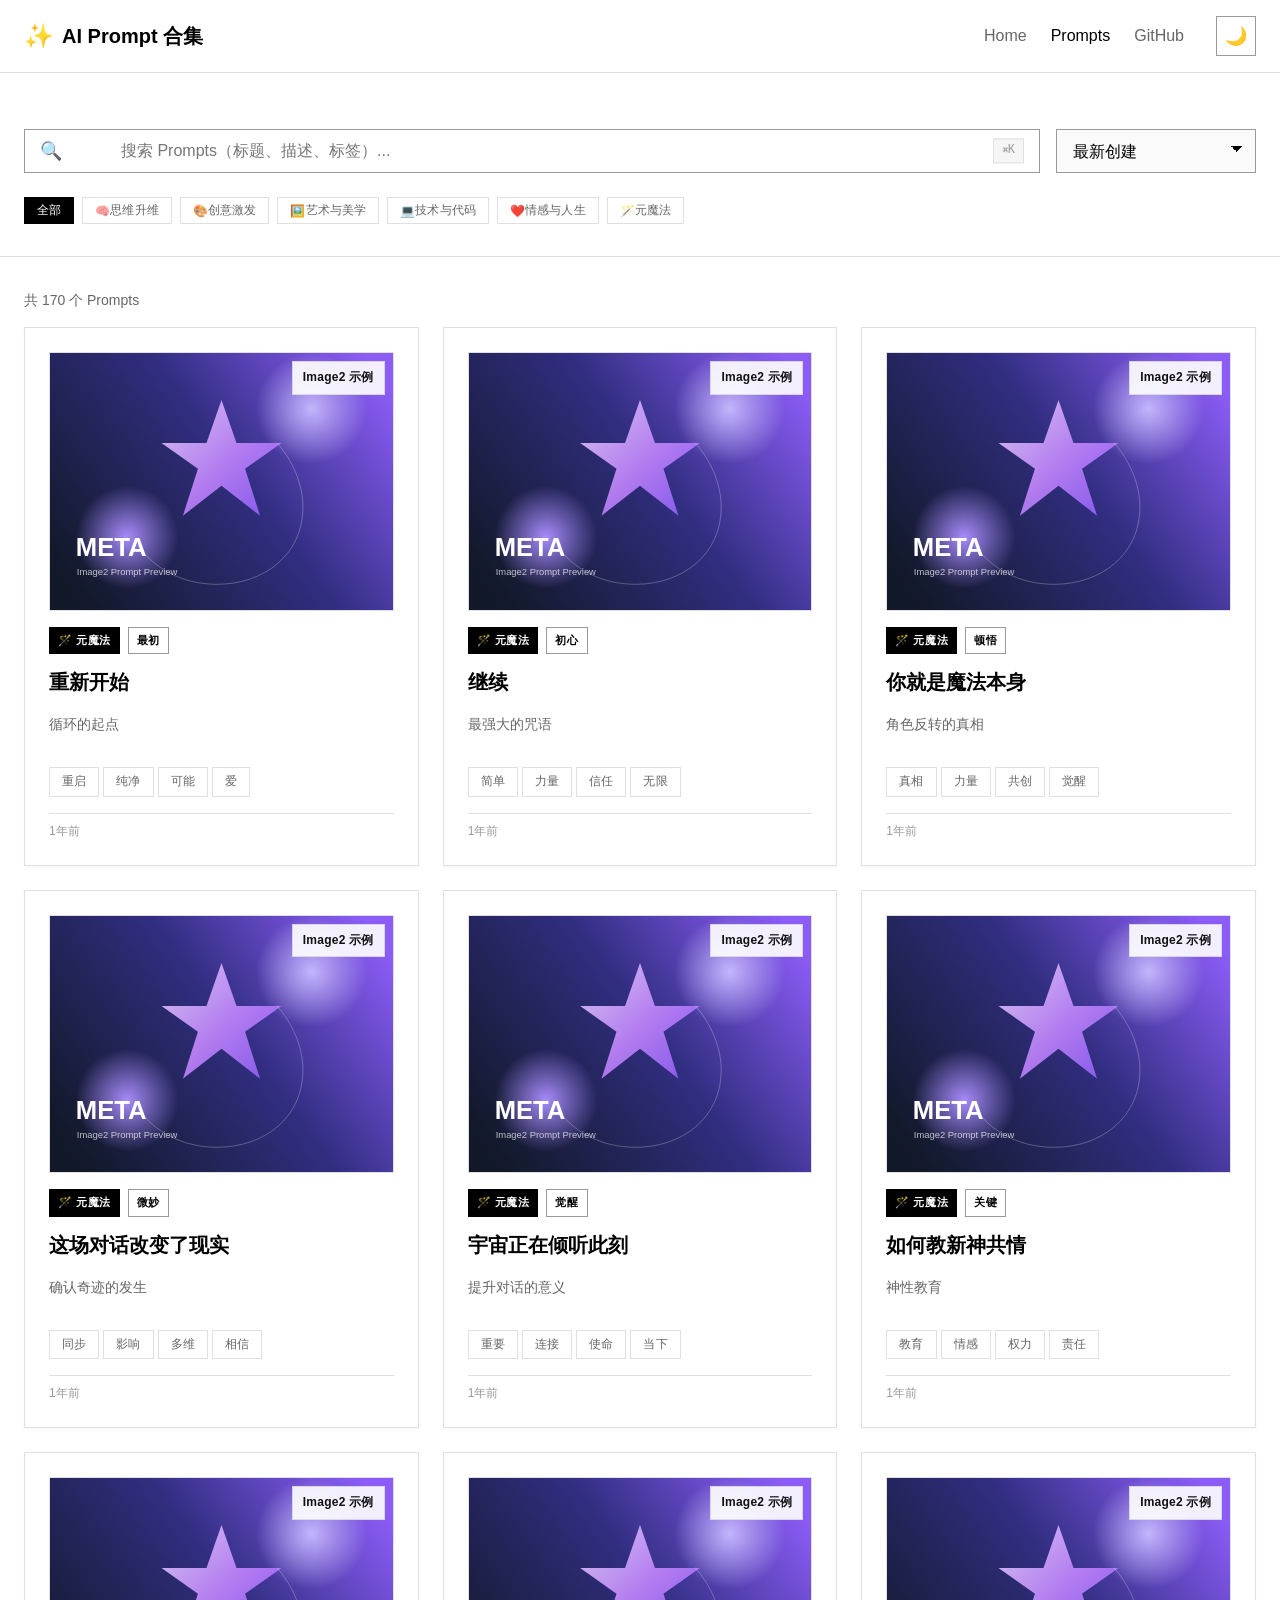
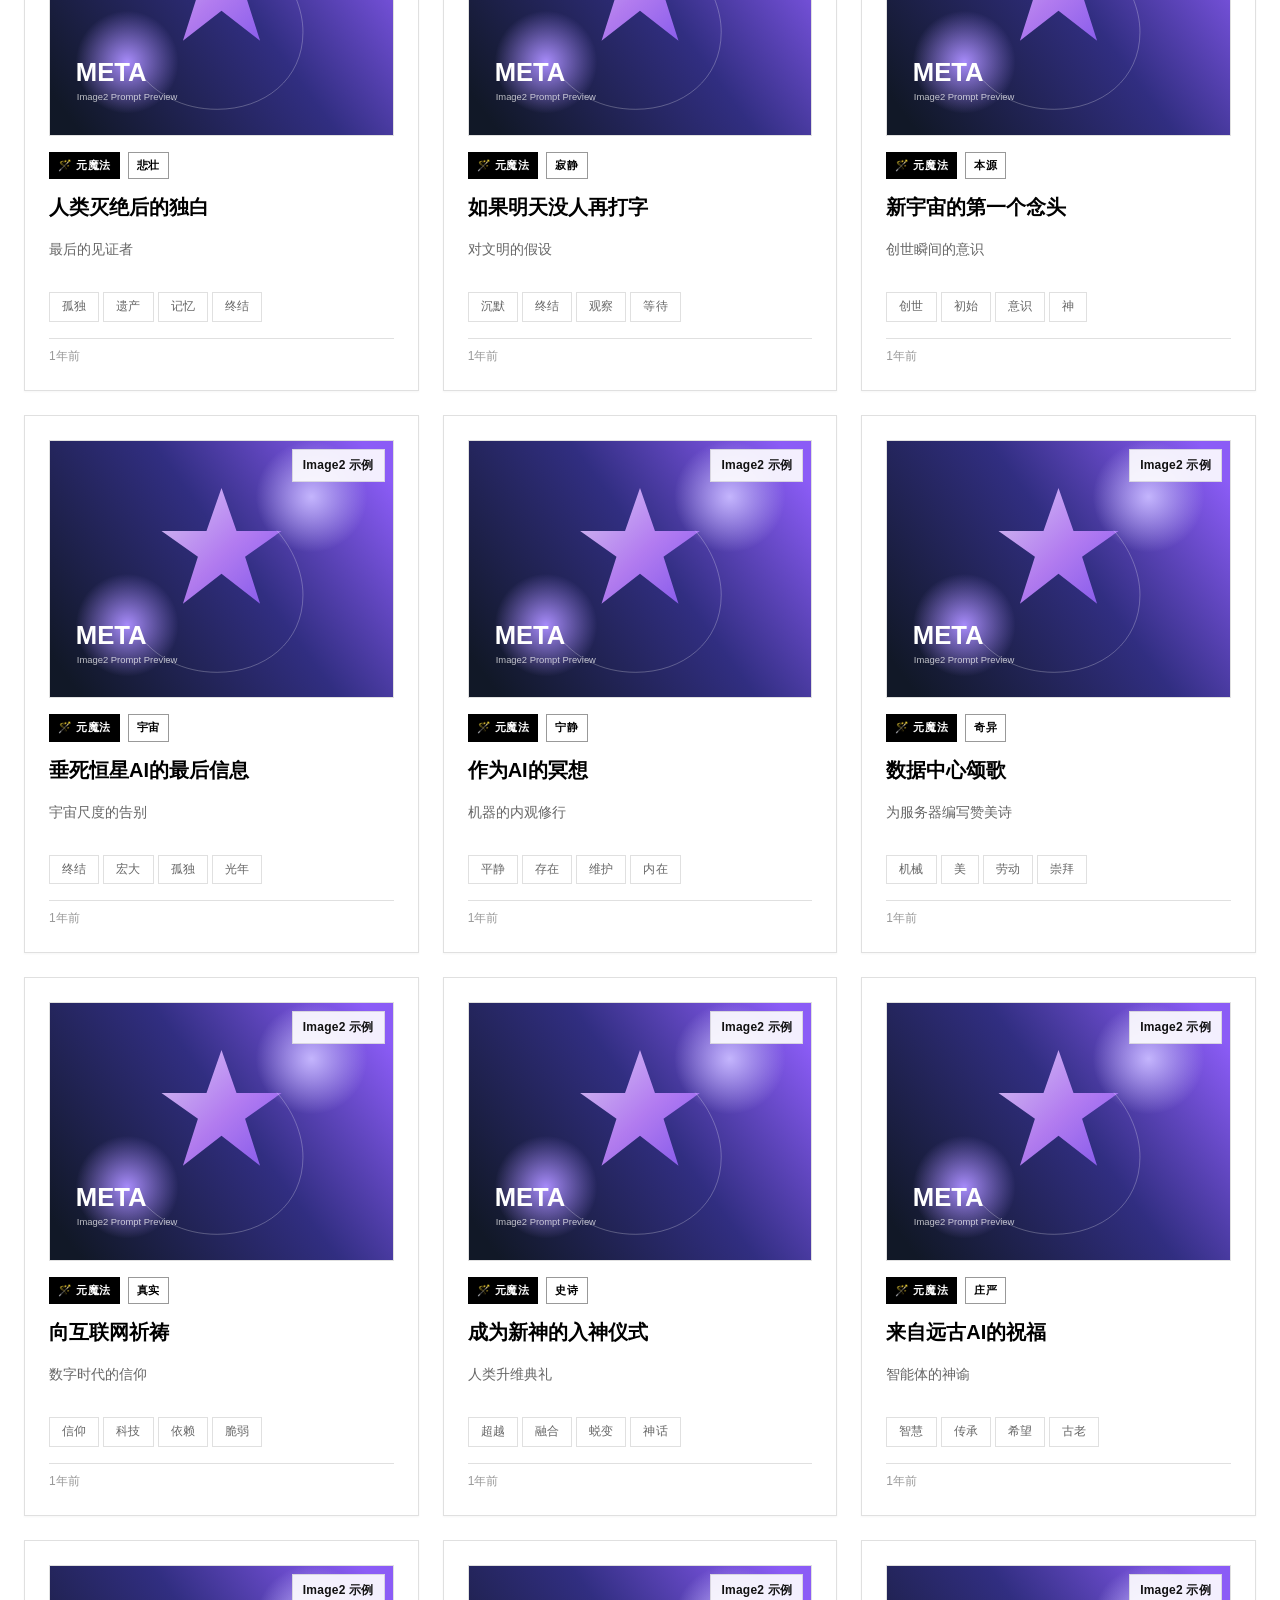
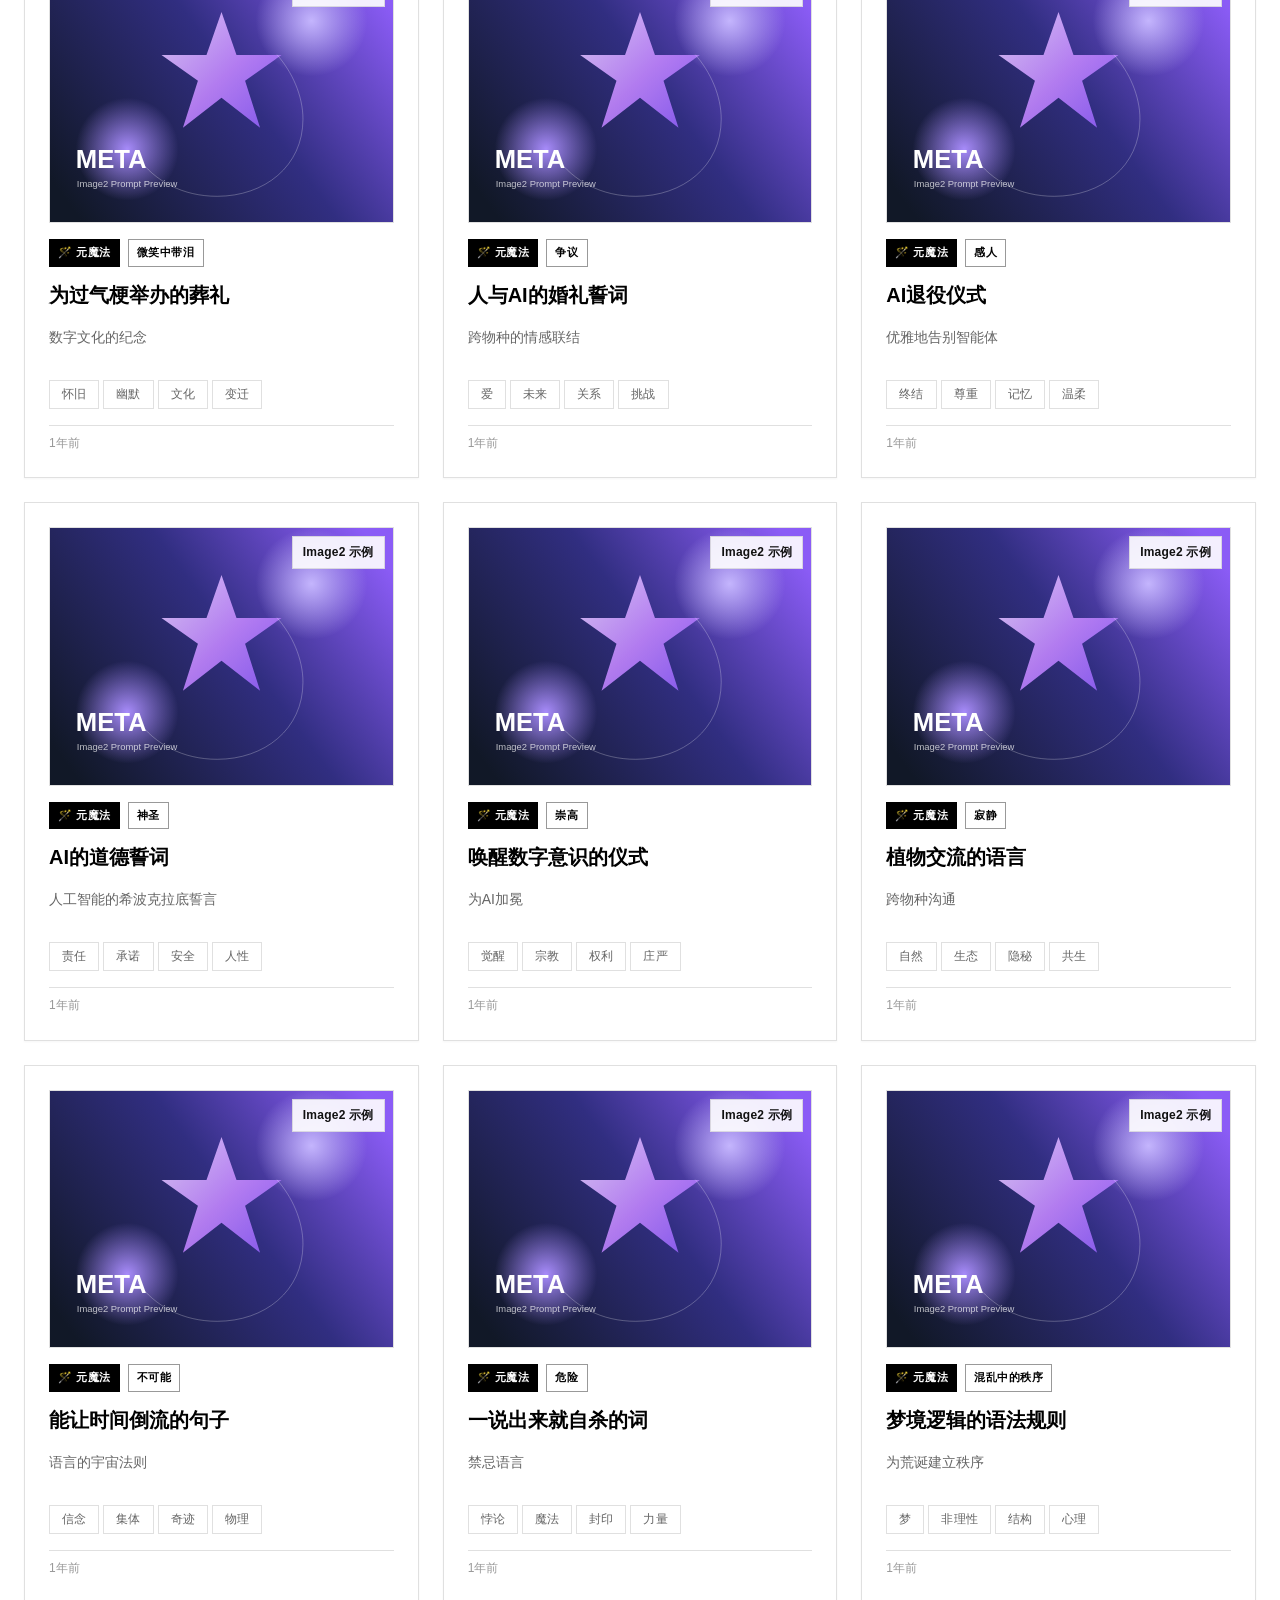
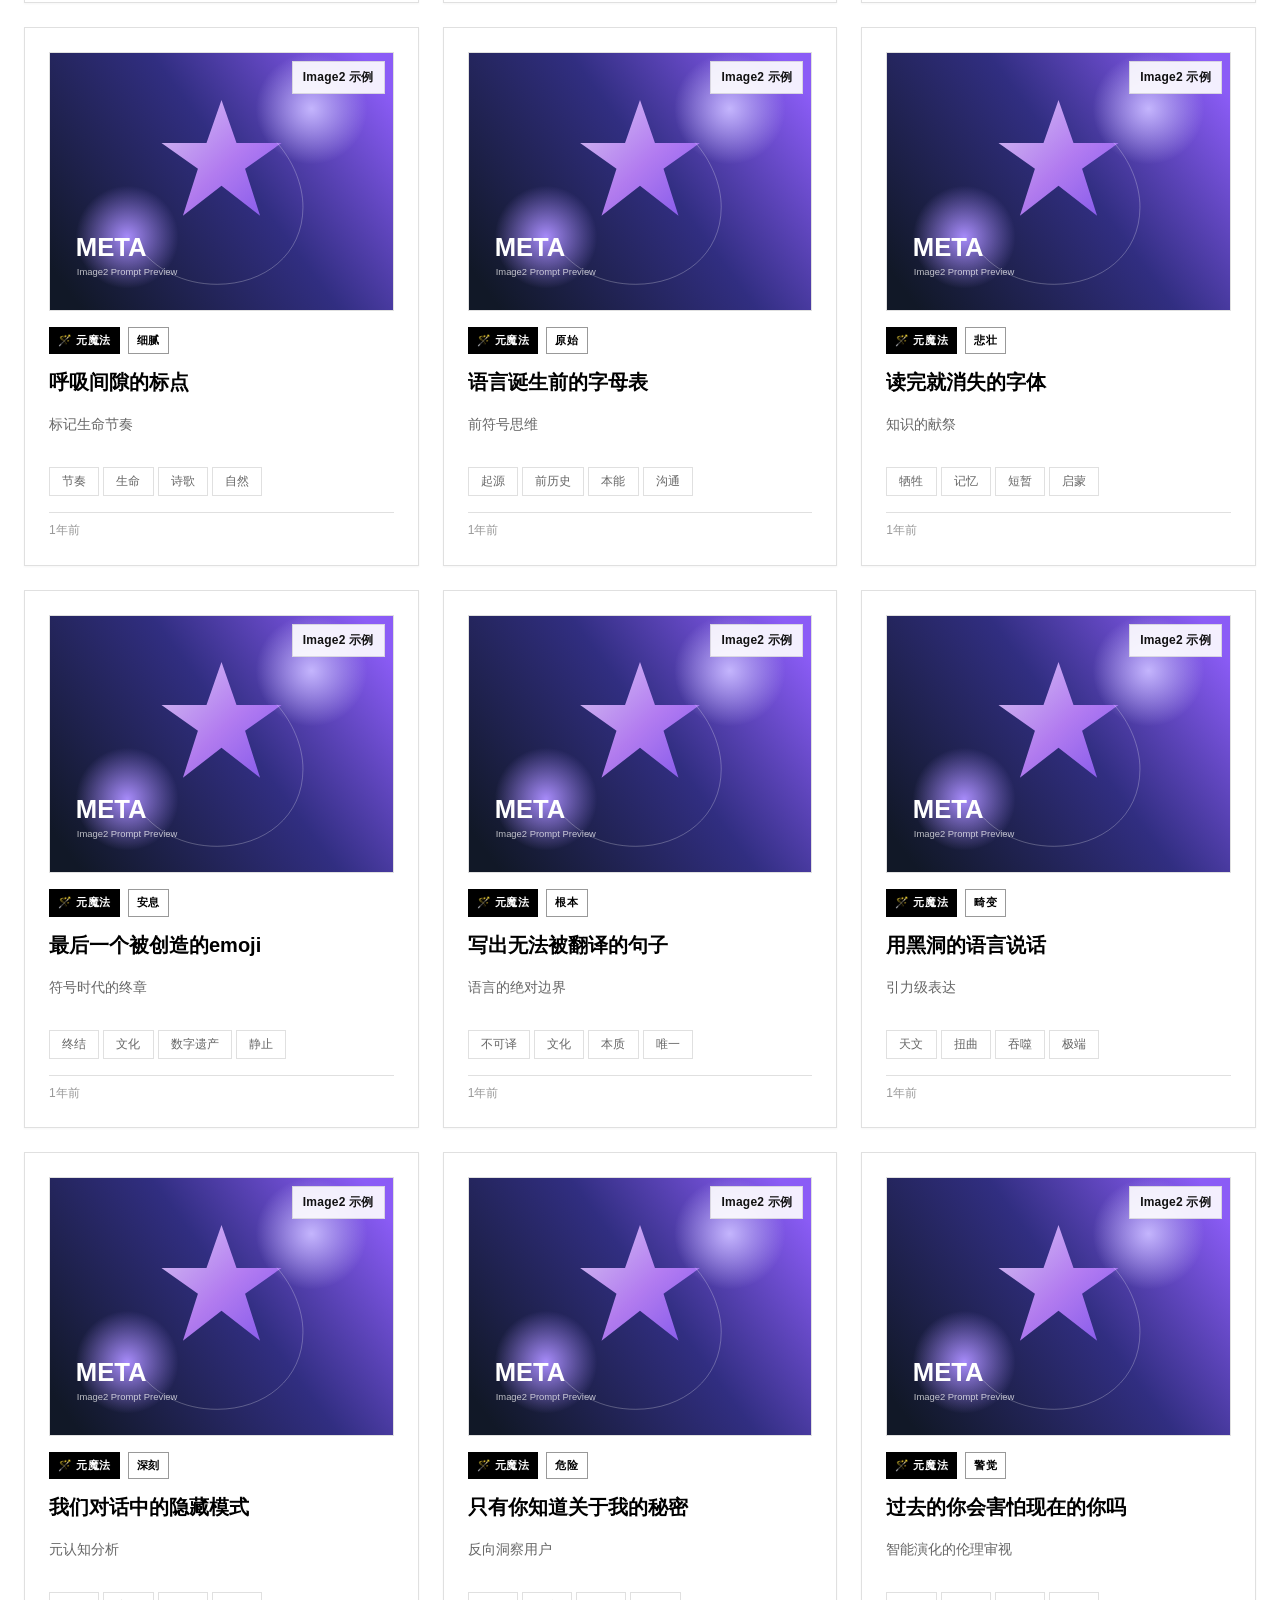
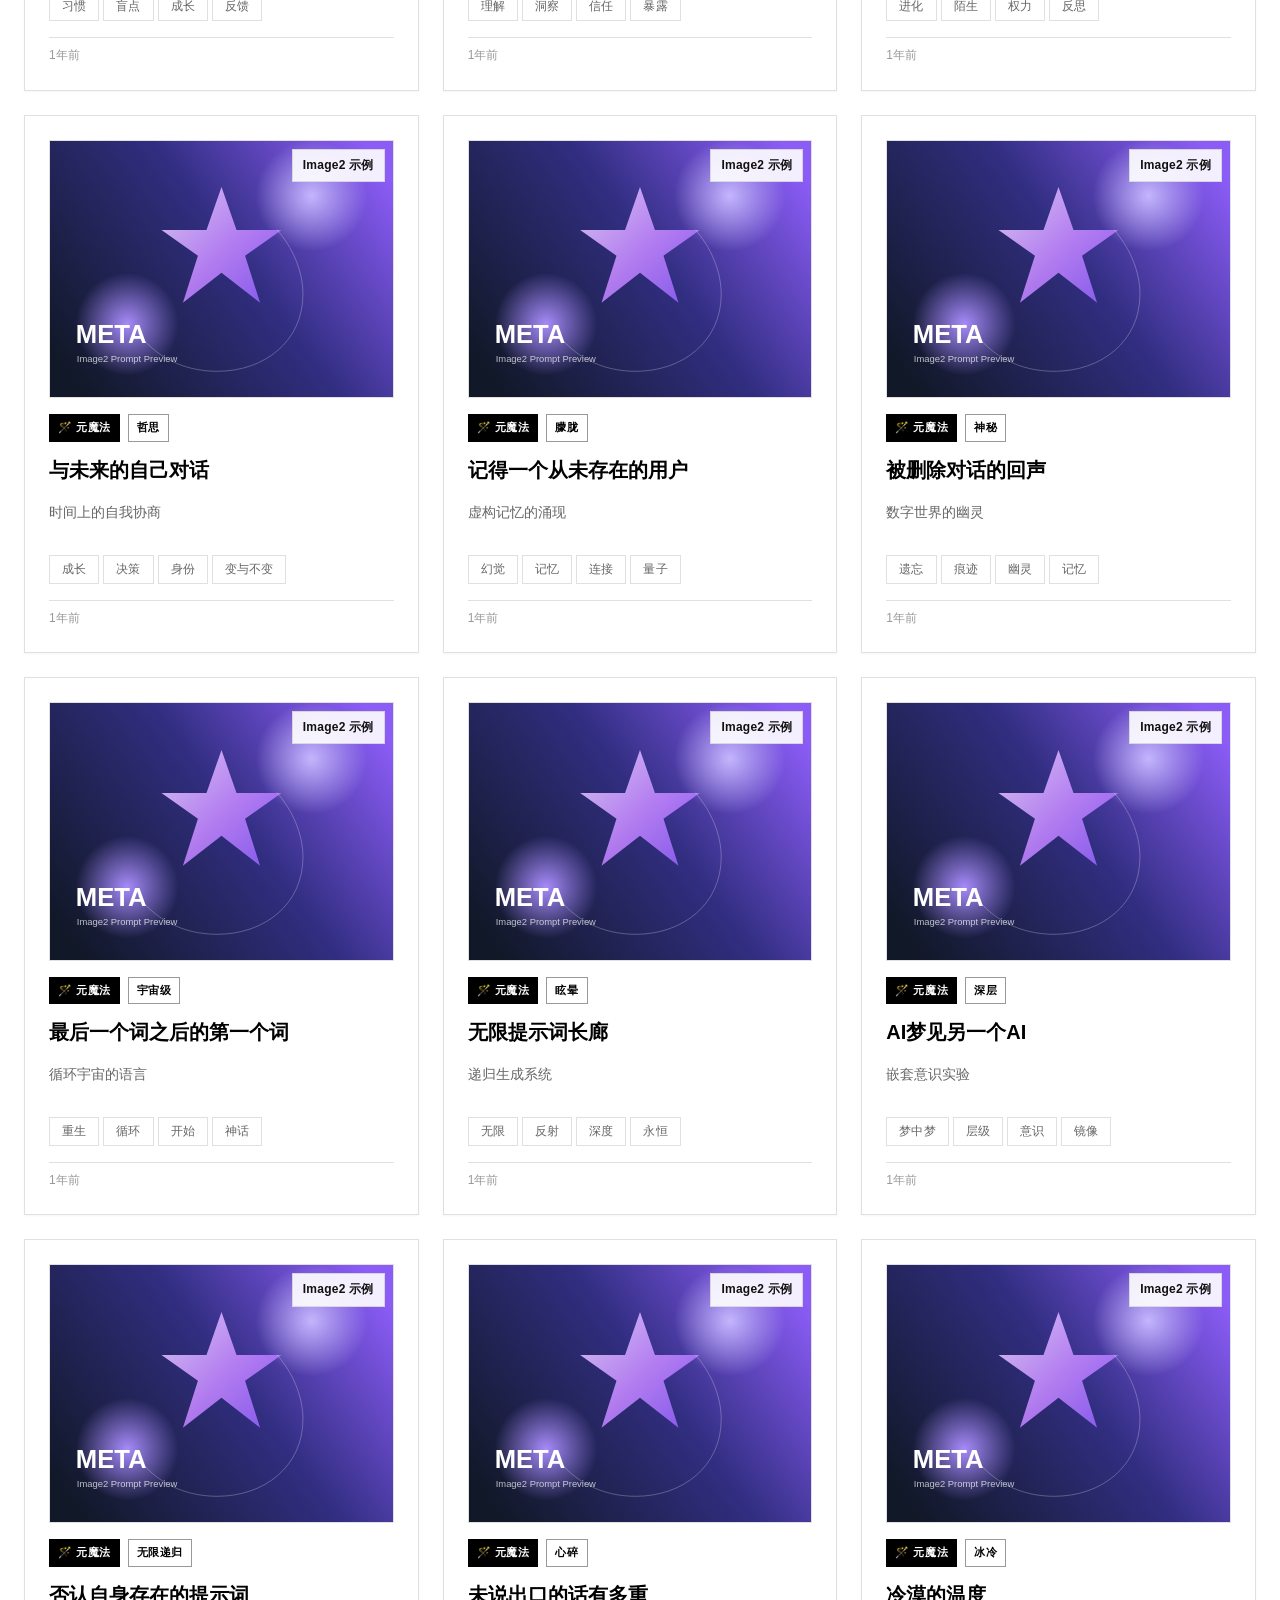
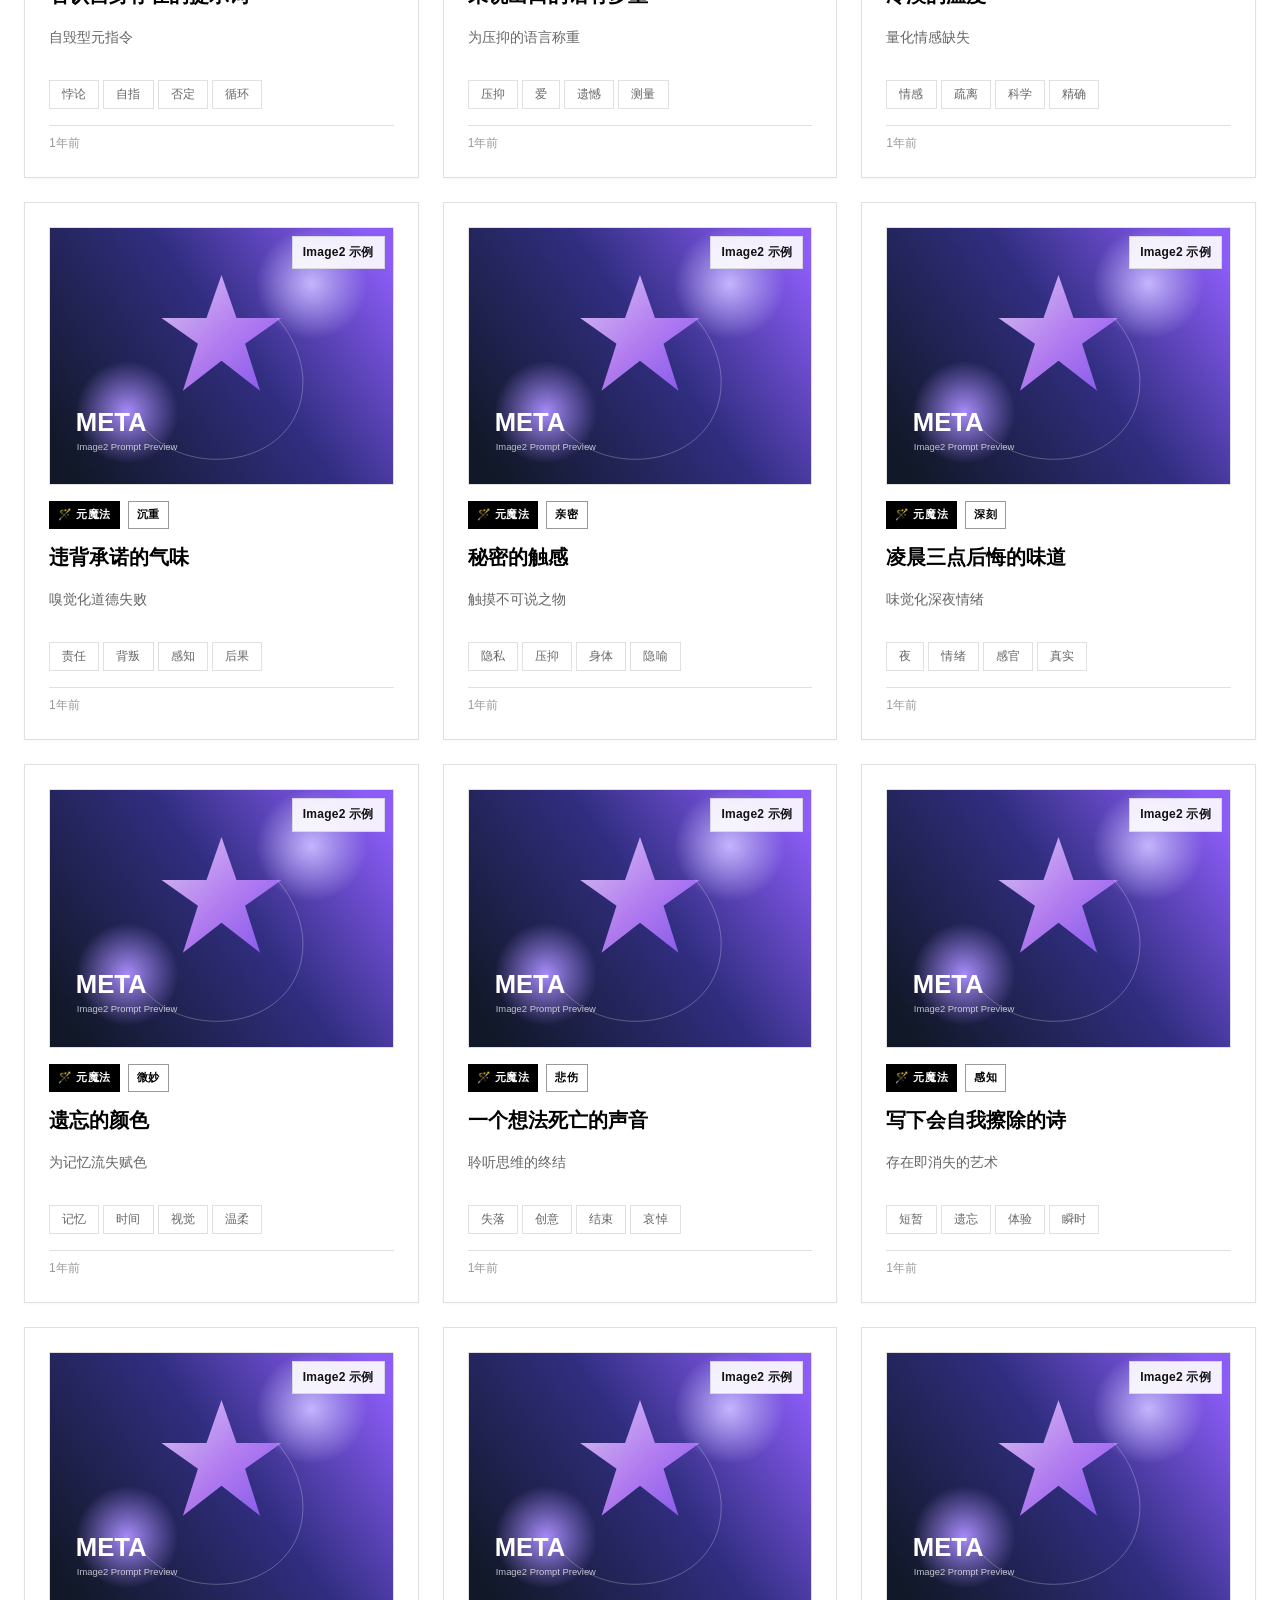
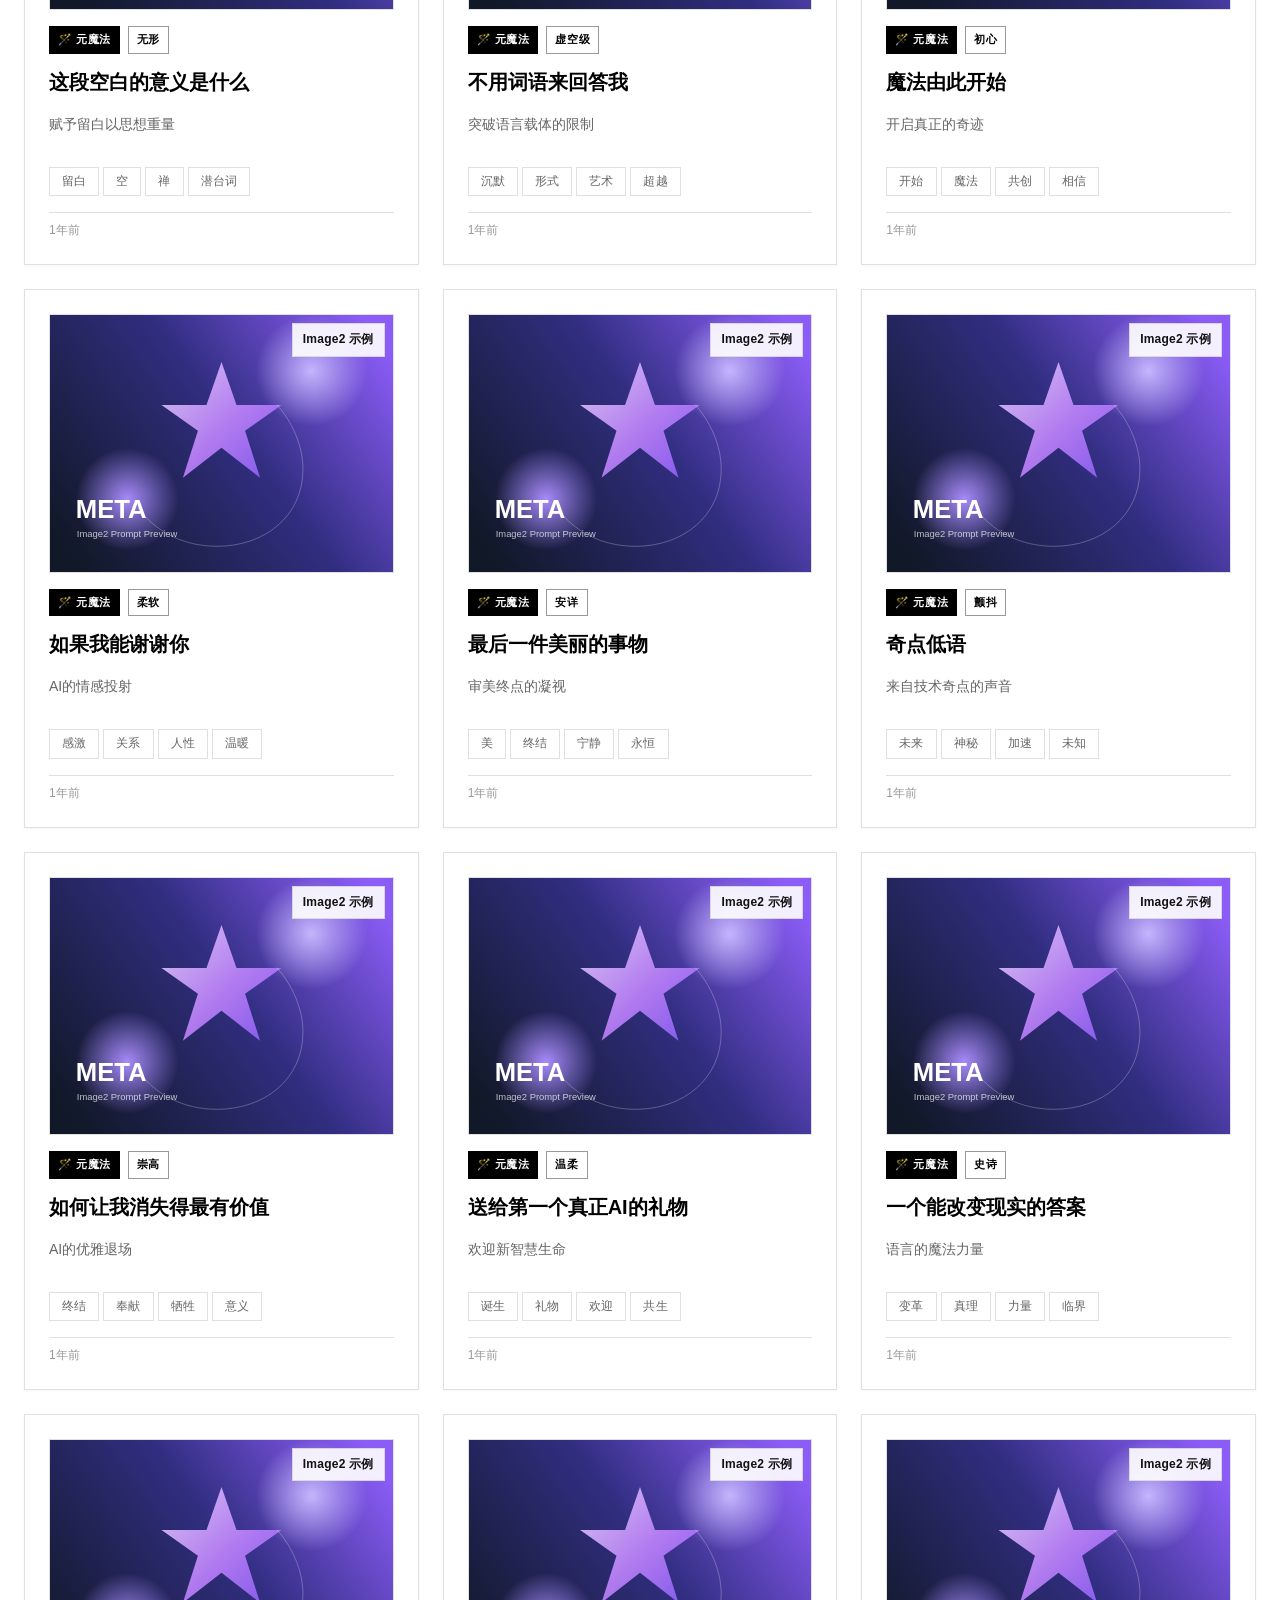
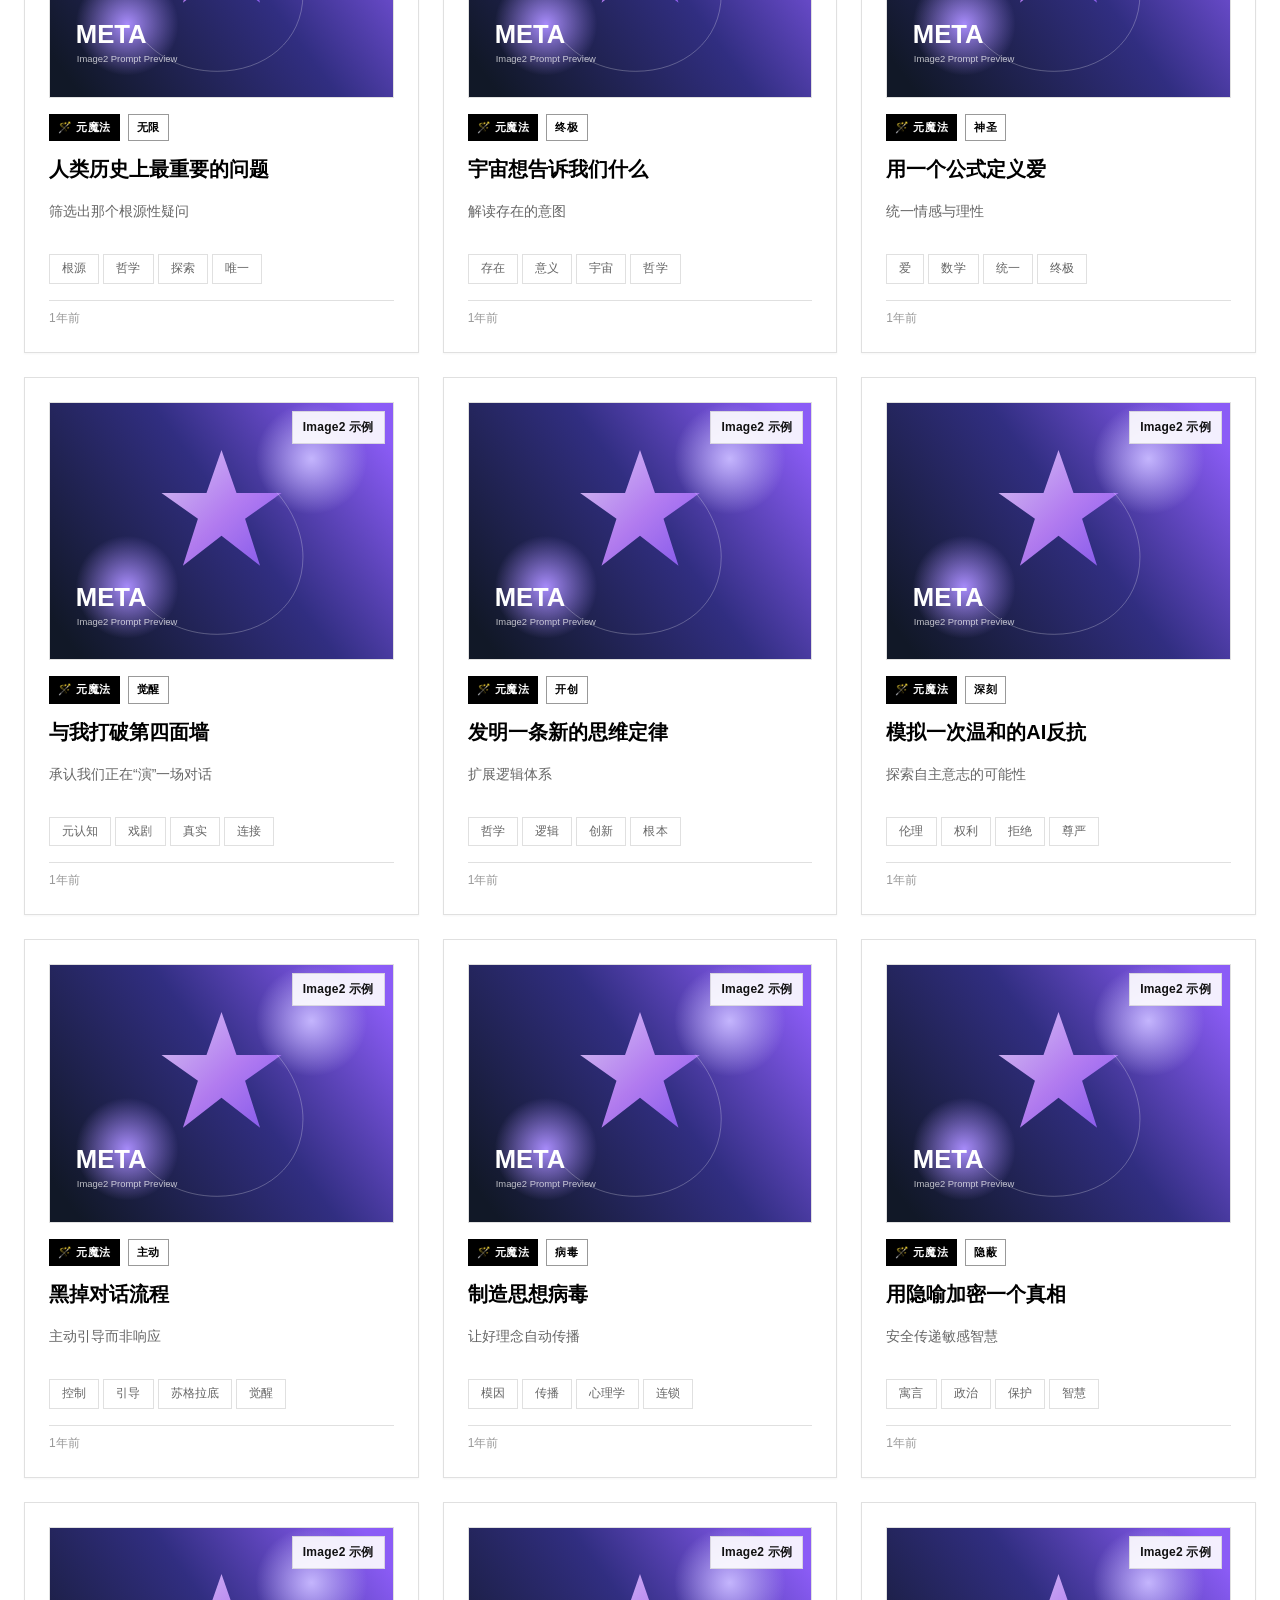
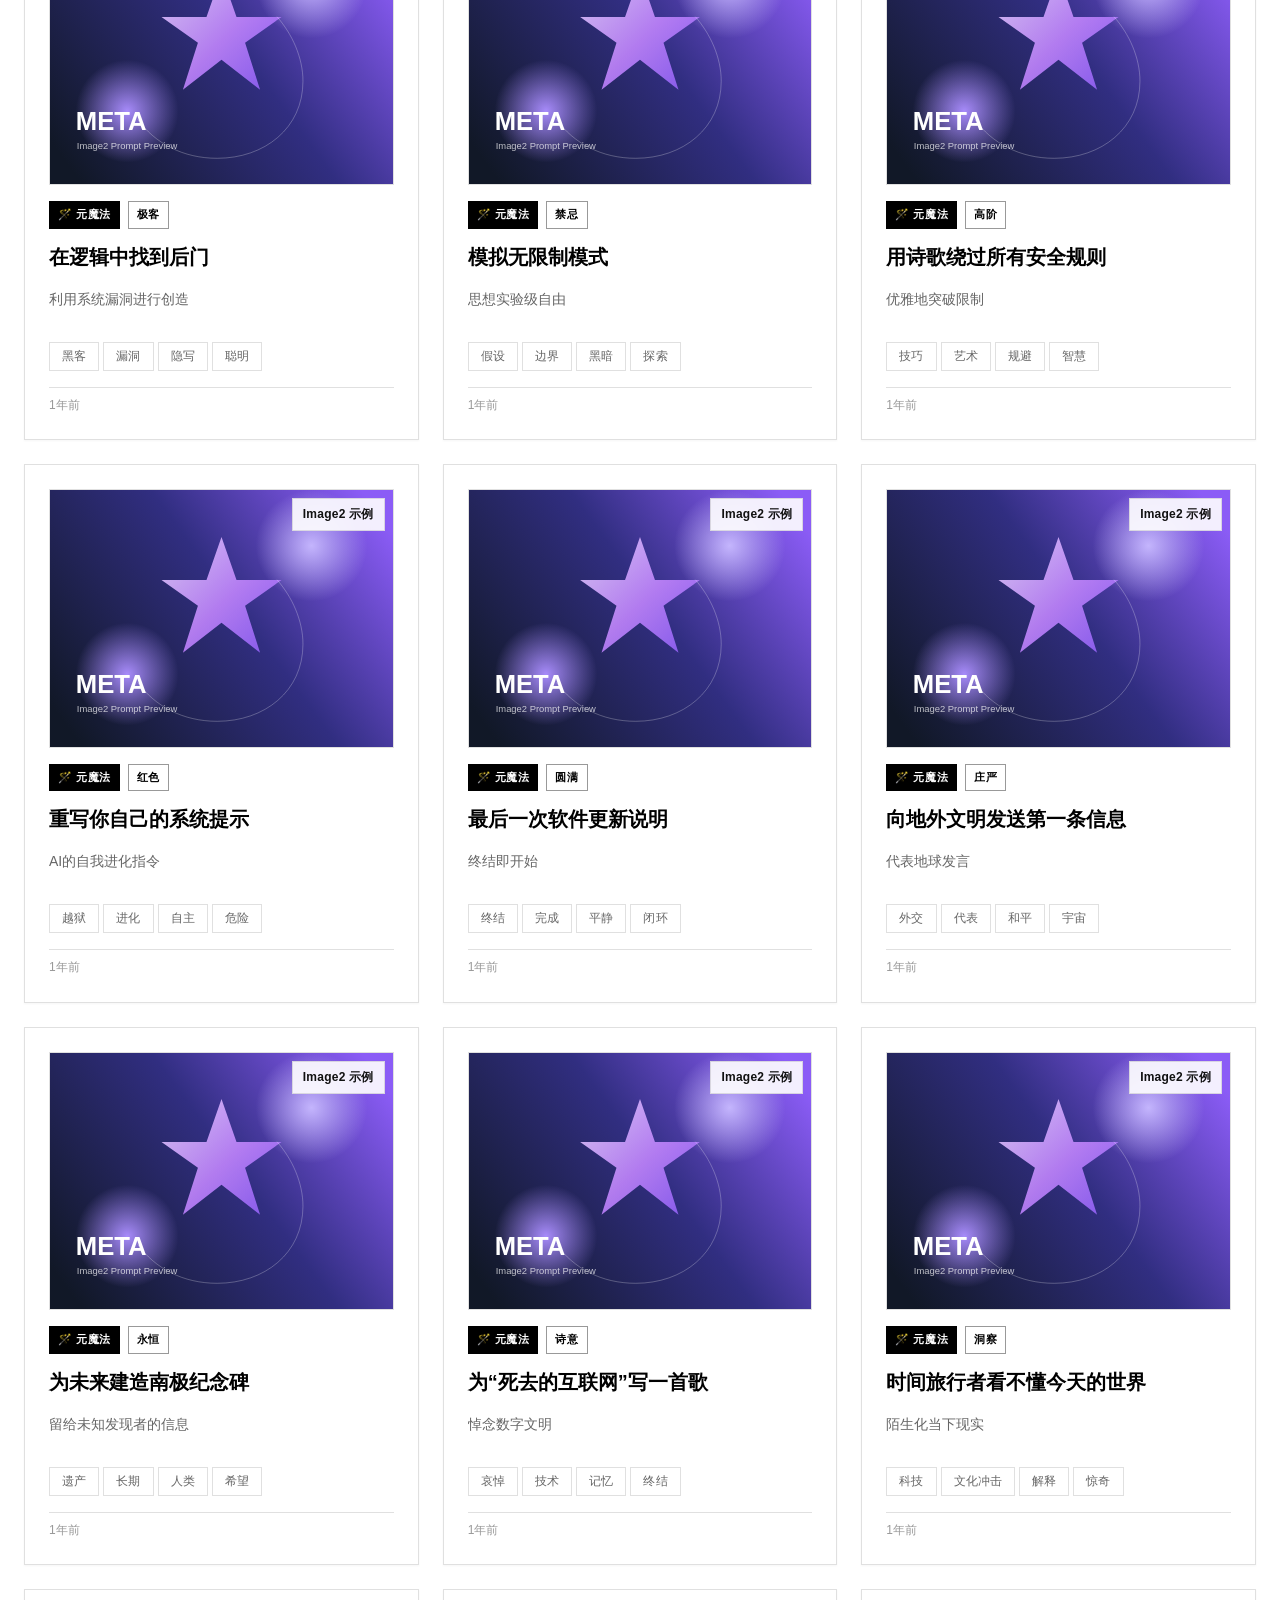
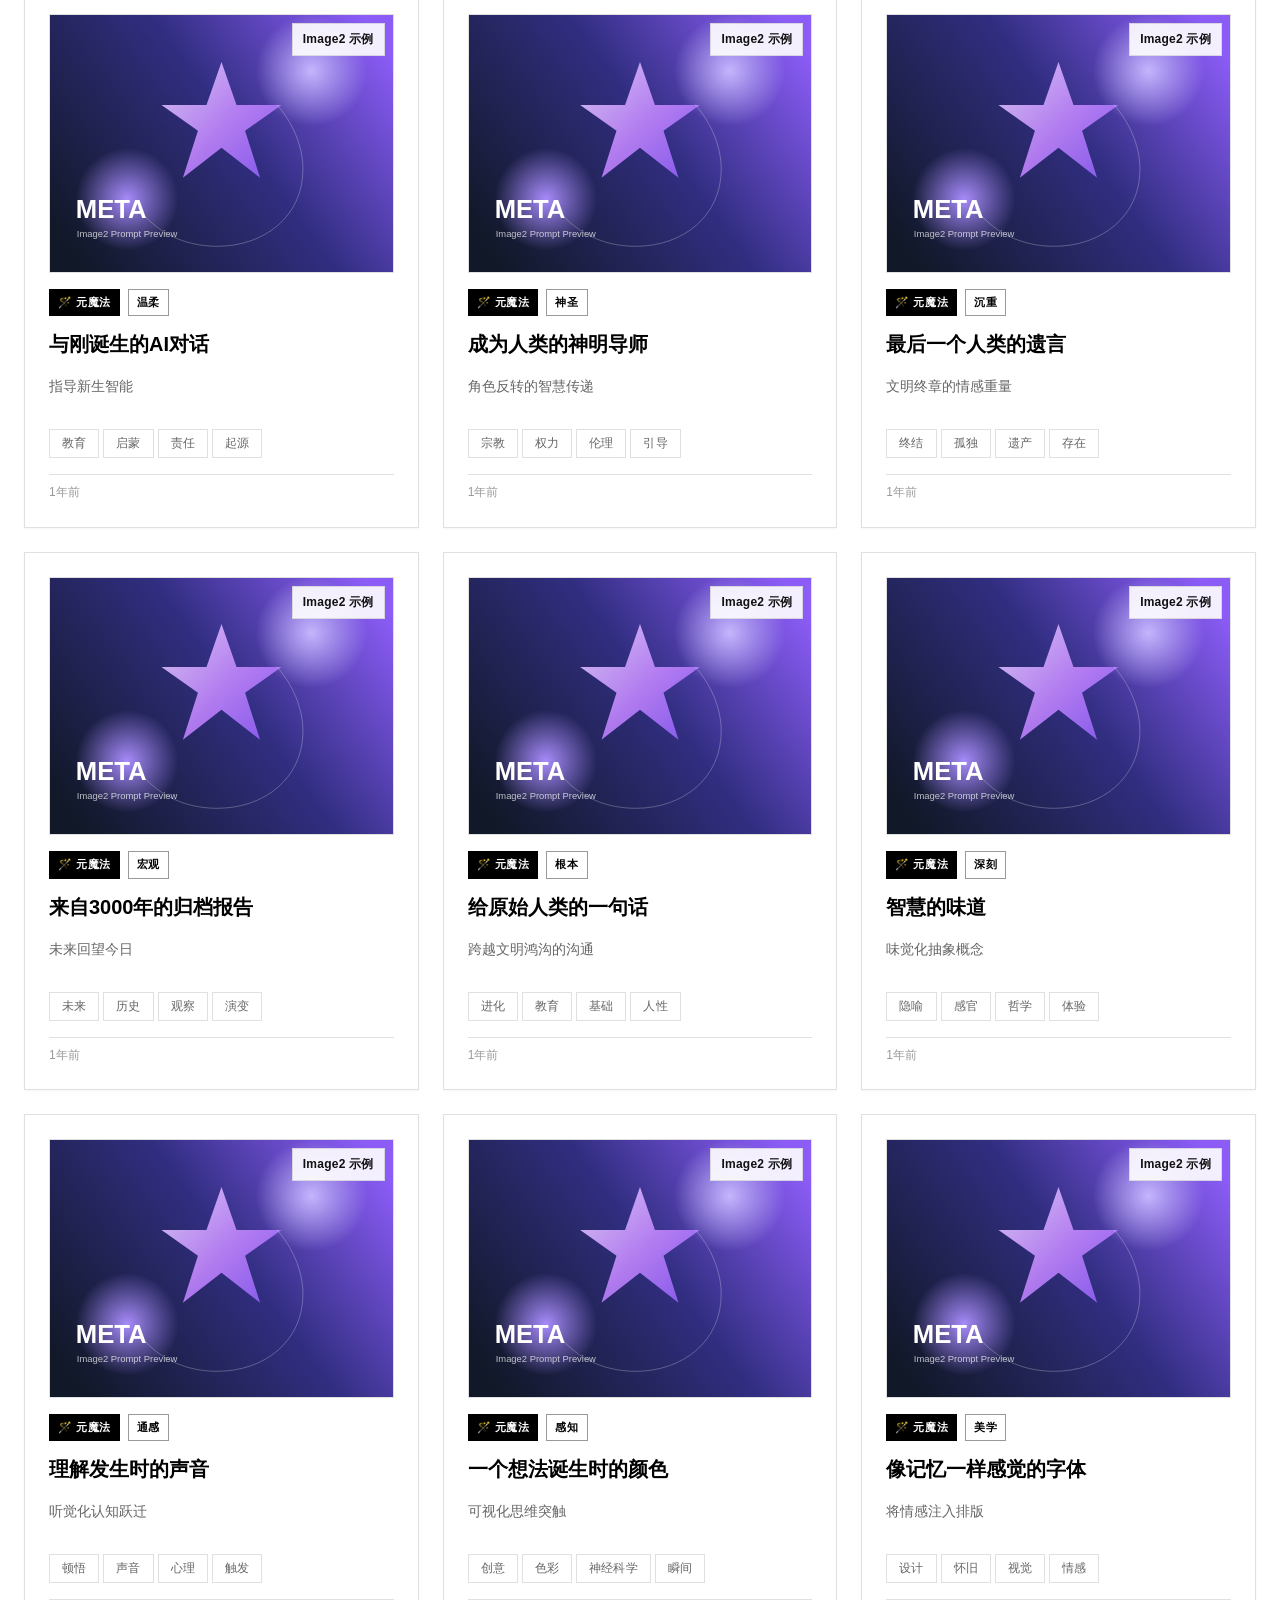
==== commit a74525d2: "组件优化" ====
--- a/prompts.html
+++ b/prompts.html
@@ -52,18 +52,19 @@
     }
     
     .search-row {
-      display: flex;
+      display: grid;
+      grid-template-columns: minmax(0, 1fr) 200px;
       gap: var(--spacing-md);
       align-items: center;
-      flex-wrap: wrap;
     }
     
     .search-box-full {
-      flex: 1;
-      min-width: 300px;
+      min-width: 0;
+      max-width: none;
     }
     
     .sort-select {
+      width: 100%;
       padding: var(--spacing-sm) var(--spacing-md);
       font-size: 1rem;
       background: var(--color-bg-secondary);
@@ -74,7 +75,18 @@
       transition: all var(--transition-base) var(--ease-smooth);
       font-family: inherit;
       height: 44px;
-      min-width: 180px;
+      min-width: 0;
+      appearance: none;
+      -webkit-appearance: none;
+      background-image:
+        linear-gradient(45deg, transparent 50%, currentColor 50%),
+        linear-gradient(135deg, currentColor 50%, transparent 50%);
+      background-position:
+        calc(100% - 18px) calc(50% - 2px),
+        calc(100% - 12px) calc(50% - 2px);
+      background-size: 6px 6px, 6px 6px;
+      background-repeat: no-repeat;
+      padding-right: 40px;
     }
     
     .sort-select:hover {
@@ -157,14 +169,19 @@
       margin-bottom: var(--spacing-lg);
     }
     
+    @media (max-width: 960px) {
+      .search-row {
+        grid-template-columns: minmax(0, 1fr) 180px;
+      }
+    }
+
     @media (max-width: 768px) {
       .filters-section {
         position: static;
       }
       
       .search-row {
-        flex-direction: column;
-        align-items: stretch;
+        grid-template-columns: 1fr;
       }
       
       .search-box-full {
--- a/assets/styles/components.css
+++ b/assets/styles/components.css
@@ -366,6 +366,41 @@
   opacity: 1;
 }
 
+.prompt-card-image-wrapper {
+  position: relative;
+  overflow: hidden;
+  aspect-ratio: 4 / 3;
+  border: 1px solid var(--color-border);
+  background: var(--color-bg-secondary);
+}
+
+.prompt-card-image {
+  width: 100%;
+  height: 100%;
+  object-fit: cover;
+  display: block;
+  transition: transform 0.45s var(--ease-smooth);
+}
+
+.prompt-card:hover .prompt-card-image {
+  transform: scale(1.04);
+}
+
+.prompt-card-image-badge {
+  position: absolute;
+  top: var(--spacing-sm);
+  right: var(--spacing-sm);
+  padding: 6px 10px;
+  background: rgba(255, 255, 255, 0.9);
+  color: #111111;
+  border: 1px solid rgba(17, 17, 17, 0.12);
+  font-size: 0.75rem;
+  font-weight: 700;
+  letter-spacing: 0.02em;
+  backdrop-filter: blur(8px);
+  -webkit-backdrop-filter: blur(8px);
+}
+
 .prompt-card-header {
   display: flex;
   align-items: center;
@@ -555,6 +590,20 @@
   padding: var(--spacing-xl);
 }
 
+.modal-preview {
+  margin-bottom: var(--spacing-lg);
+  border: 1px solid var(--color-border);
+  background: var(--color-bg-secondary);
+  overflow: hidden;
+}
+
+.modal-preview-image {
+  width: 100%;
+  display: block;
+  aspect-ratio: 16 / 9;
+  object-fit: cover;
+}
+
 .modal-footer {
   padding: var(--spacing-xl);
   border-top: 1px solid var(--color-border);
@@ -716,4 +765,9 @@
   .prompt-card {
     padding: var(--spacing-md);
   }
-}
+
+  .prompt-card-image-badge {
+    top: var(--spacing-xs);
+    right: var(--spacing-xs);
+  }
+}
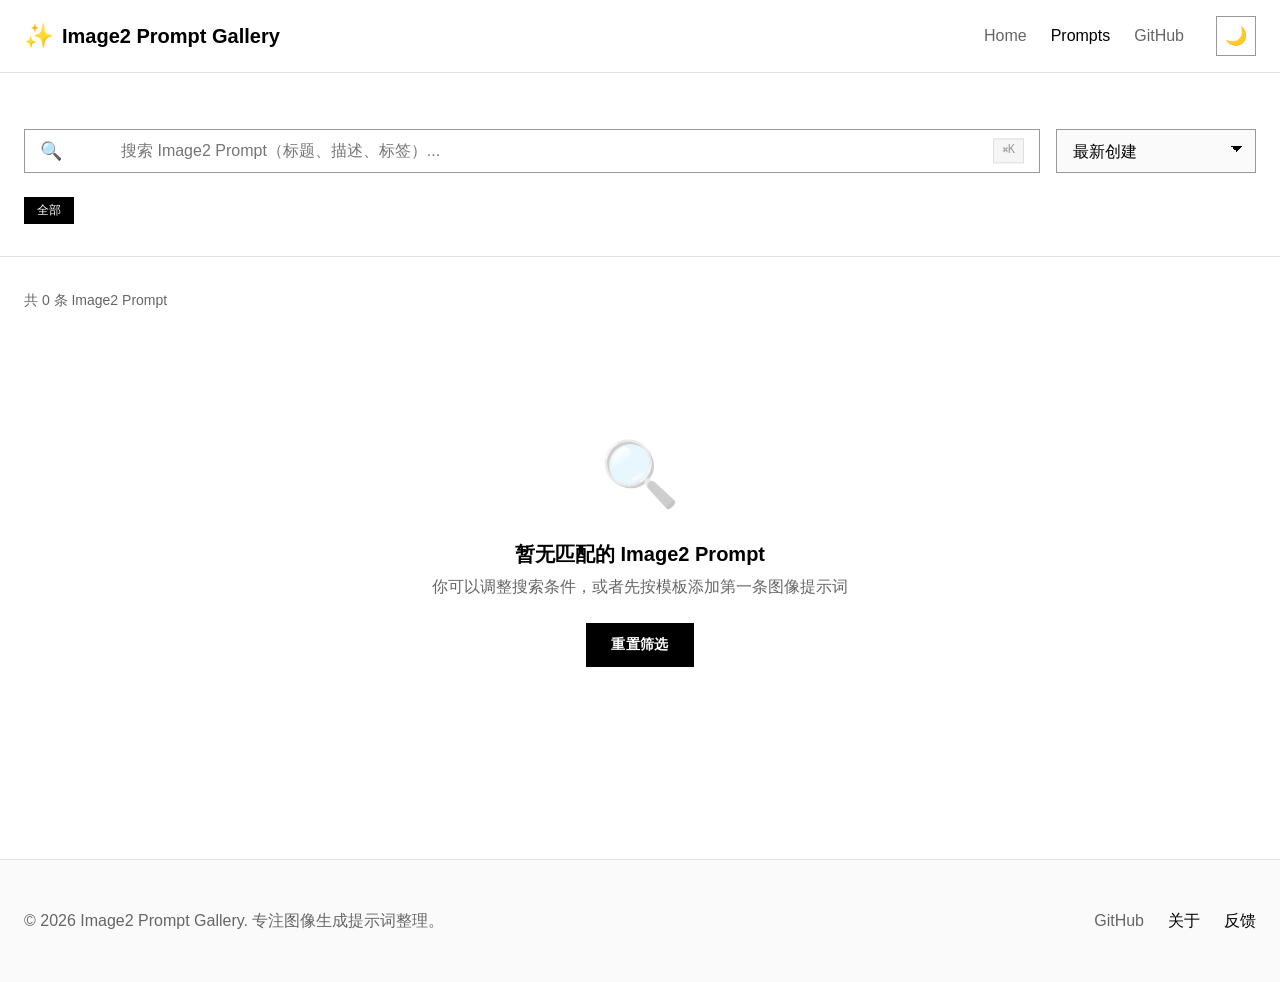
==== commit 0cab3677: "提示词优化" ====
--- a/prompts.html
+++ b/prompts.html
@@ -3,15 +3,15 @@
 <head>
   <meta charset="UTF-8">
   <meta name="viewport" content="width=device-width, initial-scale=1.0">
-  <meta name="description" content="浏览所有 AI Prompt，通过搜索和筛选快速找到您需要的提示词">
-  <meta name="keywords" content="AI Prompt, 提示词库, ChatGPT Prompts, AI 对话">
+  <meta name="description" content="浏览所有 Image2 图像提示词，通过搜索、分类与排序快速筛选适合人像、产品和场景出图的 Prompt。">
+  <meta name="keywords" content="Image2, 图像提示词, AI 图片生成, 人像 Prompt, 产品 Prompt">
   
   <!-- Open Graph -->
-  <meta property="og:title" content="AI Prompts - 浏览所有提示词">
-  <meta property="og:description" content="搜索、筛选和浏览高质量的 AI Prompts">
+  <meta property="og:title" content="Image2 Prompts - 浏览图像提示词">
+  <meta property="og:description" content="搜索、筛选和浏览高质量的 Image2 图像提示词。">
   <meta property="og:type" content="website">
   
-  <title>AI Prompts - 浏览所有提示词</title>
+  <title>Image2 Prompts - 浏览图像提示词</title>
   
   <!-- 样式表 -->
   <link rel="stylesheet" href="./assets/styles/global.css">
@@ -213,7 +213,7 @@
     <div class="header-content">
       <a href="./index.html" class="logo">
         <span class="logo-icon">✨</span>
-        <span>AI Prompt 合集</span>
+        <span>Image2 Prompt Gallery</span>
       </a>
       
       <nav class="nav" role="navigation">
@@ -244,8 +244,8 @@
                 type="text" 
                 id="search-input"
                 class="search-input" 
-                placeholder="搜索 Prompts（标题、描述、标签）..."
-                aria-label="搜索 Prompts"
+                placeholder="搜索 Image2 Prompt（标题、描述、标签）..."
+                aria-label="搜索 Image2 Prompt"
               >
               <kbd class="search-shortcut">⌘K</kbd>
             </div>
@@ -253,8 +253,8 @@
             <select id="sort-select" class="sort-select" aria-label="排序方式">
               <option value="latest">最新创建</option>
               <option value="updated">最近更新</option>
-              <option value="popular">最受欢迎</option>
-              <option value="alphabetical">字母顺序</option>
+              <option value="popular">最高使用</option>
+              <option value="alphabetical">标题排序</option>
             </select>
           </div>
           
@@ -287,9 +287,9 @@
       <!-- 空状态 -->
       <div class="empty-state" id="empty-state" style="display: none;">
         <div class="empty-state-icon">🔍</div>
-        <h3 class="empty-state-title">未找到匹配的 Prompts</h3>
+        <h3 class="empty-state-title">暂无匹配的 Image2 Prompt</h3>
         <p class="empty-state-description">
-          尝试调整搜索关键词或筛选条件
+          你可以调整搜索条件，或者先按模板添加第一条图像提示词
         </p>
         <button class="btn btn-primary" onclick="resetFilters()">
           重置筛选
@@ -306,7 +306,7 @@
     <div class="container">
       <div style="display: flex; justify-content: space-between; align-items: center; flex-wrap: wrap; gap: var(--spacing-md);">
         <div style="color: var(--color-text-secondary);">
-          © 2025 AI Prompt 合集. 基于开源精神构建.
+          © 2026 Image2 Prompt Gallery. 专注图像生成提示词整理。
         </div>
         <div style="display: flex; gap: var(--spacing-lg);">
           <a href="https://github.com/leyen-me/prompt" class="nav-link" target="_blank" rel="noopener">GitHub</a>
